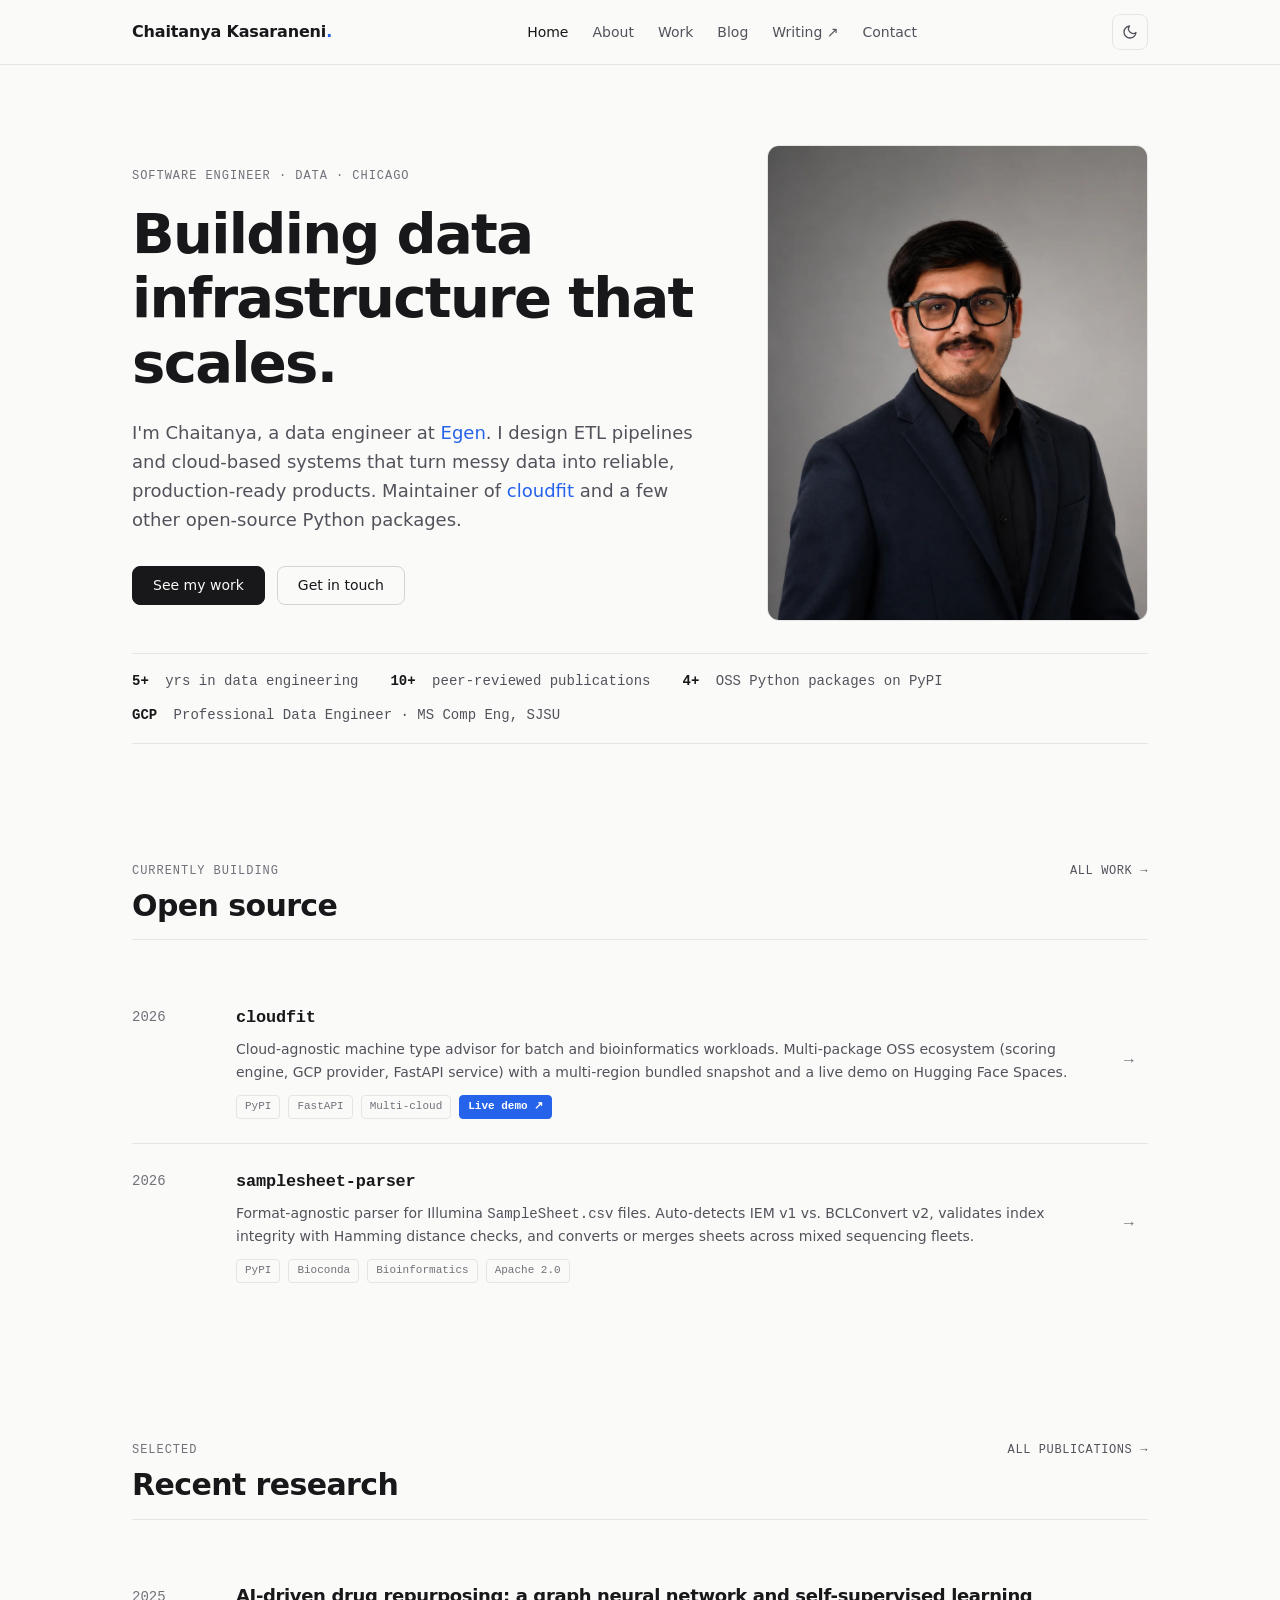
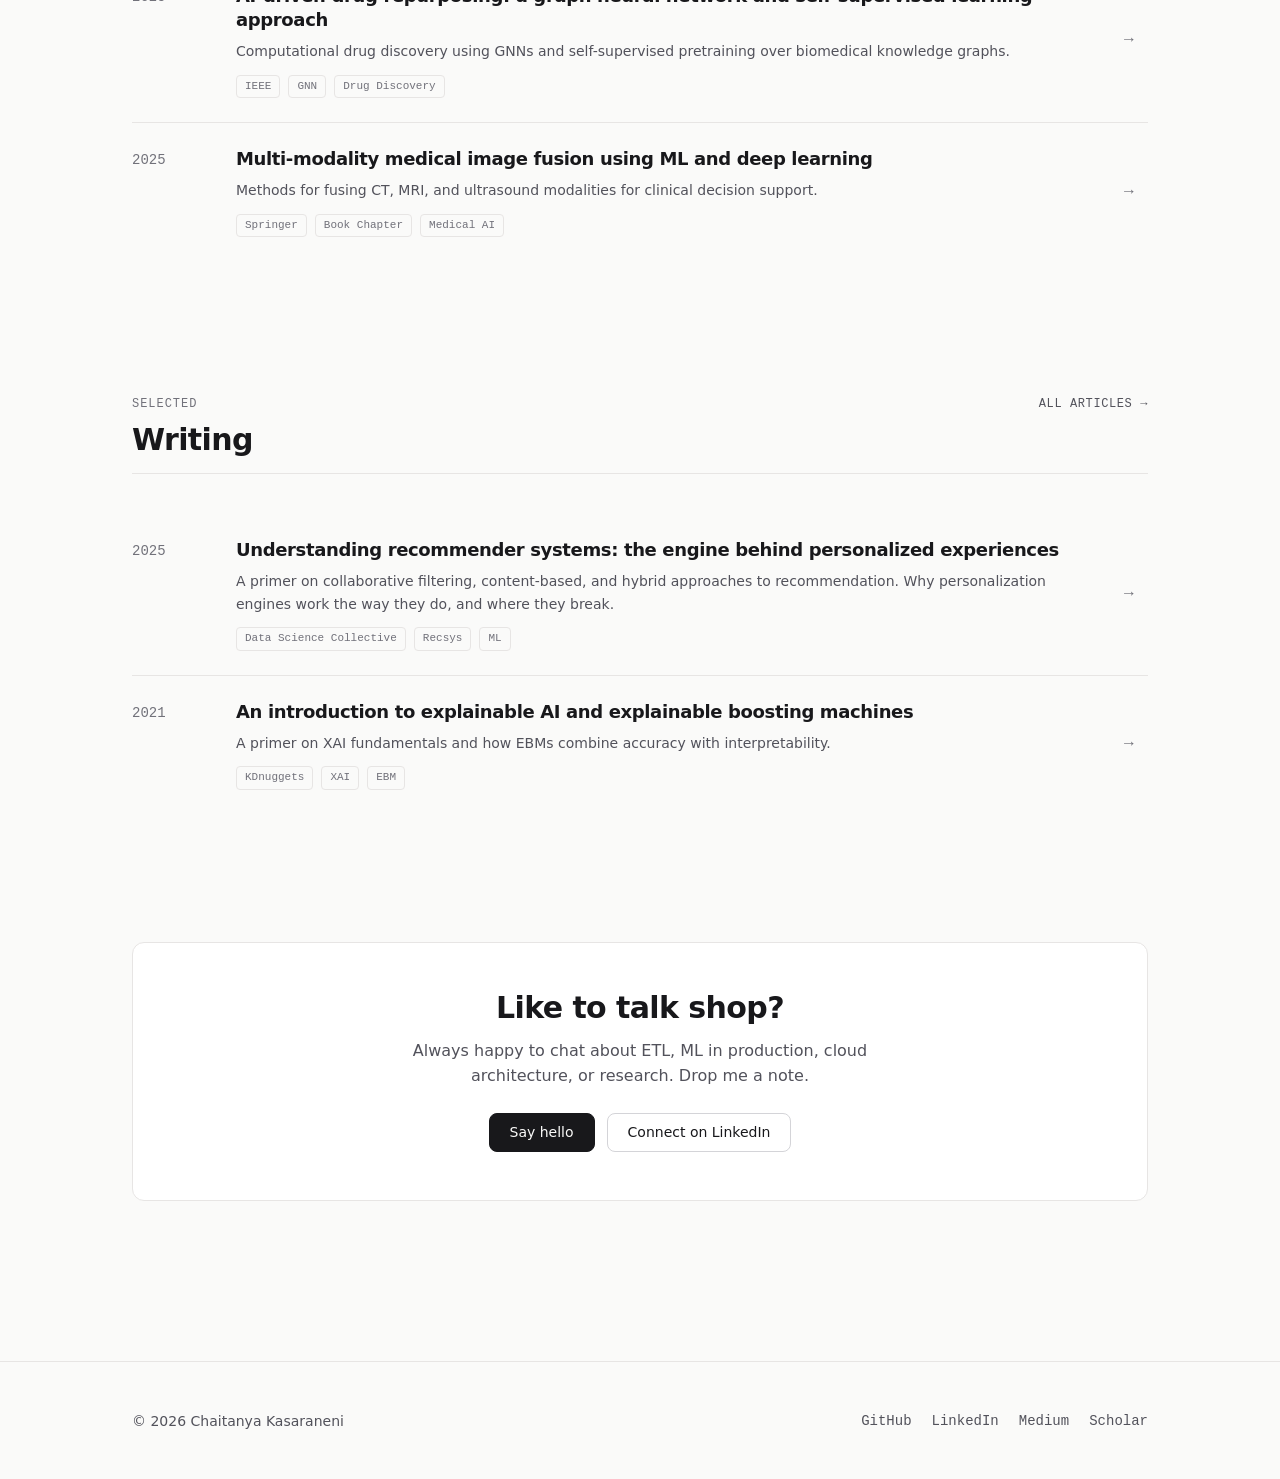
==== index.html @ a201fe87 "analytics" ====
<!doctype html>
<html lang="en">
<head>
  <meta charset="utf-8">
  <meta name="viewport" content="width=device-width, initial-scale=1">
  <title>Chaitanya Kasaraneni | Software Engineer, Data | Chicago</title>
  <meta name="description" content="Software Engineer (Data) at Egen, based in Chicago. GCP Professional Data Engineer. I build cloud-based ETL pipelines, data infrastructure, and open-source tools. Maintainer of cloudfit. Publications in AI/ML, GNNs, and medical AI.">
  <link rel="canonical" href="https://ckasaraneni.com/">
  <link rel="shortcut icon" href="img/ck.png">

  <meta property="og:type" content="website">
  <meta property="og:title" content="Chaitanya Kasaraneni | Software Engineer, Data | Chicago">
  <meta property="og:description" content="I build cloud-based ETL pipelines and open-source tools. Maintainer of cloudfit. Based in Chicago.">
  <meta property="og:url" content="https://ckasaraneni.com/">
  <meta property="og:image" content="https://ckasaraneni.com/img/kck-square.jpg">
  <meta name="twitter:card" content="summary">

  <script>
    (function () {
      try {
        var t = localStorage.getItem('theme');
        if (t === 'light' || t === 'dark') document.documentElement.setAttribute('data-theme', t);
      } catch (e) {}
    })();
  </script>

  <link rel="stylesheet" href="styles/styles.css">
</head>
<body>
  <a class="skip-link" href="#main">Skip to content</a>

  <header class="site-header">
    <div class="container nav">
      <a class="brand" href="/">Chaitanya Kasaraneni<span class="dot">.</span></a>
      <nav aria-label="Primary">
        <ul class="nav-links">
          <li><a href="/" aria-current="page">Home</a></li>
          <li><a href="/about.html">About</a></li>
          <li><a href="/portfolio.html">Work</a></li>
          <li><a href="/blog/">Blog</a></li>
          <li class="optional"><a href="https://chaitanya-kasaraneni.medium.com" target="_blank" rel="noopener">Writing ↗</a></li>
          <li><a href="/contact.html">Contact</a></li>
        </ul>
      </nav>
      <button class="theme-toggle" type="button" aria-label="Toggle color theme">
        <svg class="icon-moon" viewBox="0 0 24 24" fill="none" stroke="currentColor" stroke-width="2" stroke-linecap="round" stroke-linejoin="round" aria-hidden="true"><path d="M21 12.79A9 9 0 1 1 11.21 3 7 7 0 0 0 21 12.79z"/></svg>
        <svg class="icon-sun" viewBox="0 0 24 24" fill="none" stroke="currentColor" stroke-width="2" stroke-linecap="round" stroke-linejoin="round" aria-hidden="true"><circle cx="12" cy="12" r="4"/><path d="M12 2v2M12 20v2M4.93 4.93l1.41 1.41M17.66 17.66l1.41 1.41M2 12h2M20 12h2M4.93 19.07l1.41-1.41M17.66 6.34l1.41-1.41"/></svg>
      </button>
    </div>
  </header>

  <main id="main">
    <!-- Hero -->
    <section class="hero">
      <div class="container">
        <div class="hero-grid">
          <div>
            <p class="kicker">Software Engineer · Data · Chicago</p>
            <h1>Building data infrastructure that scales.</h1>
            <p class="hero-lead">
              I'm Chaitanya, a data engineer at <a href="https://egen.ai/" target="_blank" rel="noopener">Egen</a>.
              I design ETL pipelines and cloud-based systems that turn messy data into reliable, production-ready products. Maintainer of <a href="https://github.com/cloudfit-io" target="_blank" rel="noopener">cloudfit</a> and a few other open-source Python packages.
            </p>
            <div class="btn-row">
              <a class="btn btn-primary" href="/portfolio.html">See my work</a>
              <a class="btn btn-secondary" href="/contact.html">Get in touch</a>
            </div>
          </div>
          <div>
            <picture>
              <source srcset="img/kck-hero.webp" type="image/webp">
              <source srcset="img/kck-hero.jpg" type="image/jpeg">
              <img class="hero-img" src="img/kck-hero.jpg" alt="Chaitanya Kasaraneni" width="900" height="1125">
            </picture>
          </div>
        </div>

        <div class="meta-row" aria-label="At a glance">
          <span><strong>5+</strong> yrs in data engineering</span>
          <span><strong>10+</strong> peer-reviewed publications</span>
          <span><strong>4+</strong> OSS Python packages on PyPI</span>
          <span><strong>GCP</strong> Professional Data Engineer · MS Comp Eng, SJSU</span>
        </div>
      </div>
    </section>

    <!-- Currently building -->
    <section>
      <div class="container">
        <div class="section-head">
          <div>
            <p class="kicker">Currently building</p>
            <h2>Open source</h2>
          </div>
          <a class="section-link" href="/portfolio.html">All work →</a>
        </div>

        <ul class="work-list">
          <li class="work-item">
            <div class="work-year">2026</div>
            <div>
              <h3 class="work-title">
                <a href="https://github.com/cloudfit-io" target="_blank" rel="noopener">
                  <code>cloudfit</code>
                </a>
              </h3>
              <p class="work-desc">Cloud-agnostic machine type advisor for batch and bioinformatics workloads. Multi-package OSS ecosystem (scoring engine, GCP provider, FastAPI service) with a multi-region bundled snapshot and a live demo on Hugging Face Spaces.</p>
              <div class="work-tags">
                <span class="work-tag">PyPI</span>
                <span class="work-tag">FastAPI</span>
                <span class="work-tag">Multi-cloud</span>
                <a class="work-tag work-tag-cta" href="https://chaitanyakasaraneni-cloudfit-api.hf.space/docs" target="_blank" rel="noopener">Live demo ↗</a>
              </div>
            </div>
            <div class="work-arrow" aria-hidden="true">→</div>
          </li>

          <li class="work-item">
            <div class="work-year">2026</div>
            <div>
              <h3 class="work-title">
                <a href="https://github.com/chaitanyakasaraneni/samplesheet-parser" target="_blank" rel="noopener">
                  <code>samplesheet-parser</code>
                </a>
              </h3>
              <p class="work-desc">Format-agnostic parser for Illumina <code>SampleSheet.csv</code> files. Auto-detects IEM v1 vs. BCLConvert v2, validates index integrity with Hamming distance checks, and converts or merges sheets across mixed sequencing fleets.</p>
              <div class="work-tags">
                <span class="work-tag">PyPI</span>
                <span class="work-tag">Bioconda</span>
                <span class="work-tag">Bioinformatics</span>
                <span class="work-tag">Apache 2.0</span>
              </div>
            </div>
            <div class="work-arrow" aria-hidden="true">→</div>
          </li>
        </ul>
      </div>
    </section>

    <!-- Selected research -->
    <section>
      <div class="container">
        <div class="section-head">
          <div>
            <p class="kicker">Selected</p>
            <h2>Recent research</h2>
          </div>
          <a class="section-link" href="/portfolio.html">All publications →</a>
        </div>

        <ul class="work-list">
          <li class="work-item">
            <div class="work-year">2025</div>
            <div>
              <h3 class="work-title">
                <a href="https://ieeexplore.ieee.org/abstract/document/11189545" target="_blank" rel="noopener">
                  AI-driven drug repurposing: a graph neural network and self-supervised learning approach
                </a>
              </h3>
              <p class="work-desc">Computational drug discovery using GNNs and self-supervised pretraining over biomedical knowledge graphs.</p>
              <div class="work-tags">
                <span class="work-tag">IEEE</span>
                <span class="work-tag">GNN</span>
                <span class="work-tag">Drug Discovery</span>
              </div>
            </div>
            <div class="work-arrow" aria-hidden="true">→</div>
          </li>

          <li class="work-item">
            <div class="work-year">2025</div>
            <div>
              <h3 class="work-title">
                <a href="https://link.springer.com/chapter/10.1007/978-3-031-98728-1_16" target="_blank" rel="noopener">
                  Multi-modality medical image fusion using ML and deep learning
                </a>
              </h3>
              <p class="work-desc">Methods for fusing CT, MRI, and ultrasound modalities for clinical decision support.</p>
              <div class="work-tags">
                <span class="work-tag">Springer</span>
                <span class="work-tag">Book Chapter</span>
                <span class="work-tag">Medical AI</span>
              </div>
            </div>
            <div class="work-arrow" aria-hidden="true">→</div>
          </li>
        </ul>
      </div>
    </section>

    <!-- Selected writing -->
    <section>
      <div class="container">
        <div class="section-head">
          <div>
            <p class="kicker">Selected</p>
            <h2>Writing</h2>
          </div>
          <a class="section-link" href="/portfolio.html">All articles →</a>
        </div>

        <ul class="work-list">
          <li class="work-item">
            <div class="work-year">2025</div>
            <div>
              <h3 class="work-title">
                <a href="https://medium.com/data-science-collective/understanding-recommender-systems-the-engine-behind-personalized-experiences-672cb06397d9" target="_blank" rel="noopener">
                  Understanding recommender systems: the engine behind personalized experiences
                </a>
              </h3>
              <p class="work-desc">A primer on collaborative filtering, content-based, and hybrid approaches to recommendation. Why personalization engines work the way they do, and where they break.</p>
              <div class="work-tags">
                <span class="work-tag">Data Science Collective</span>
                <span class="work-tag">Recsys</span>
                <span class="work-tag">ML</span>
              </div>
            </div>
            <div class="work-arrow" aria-hidden="true">→</div>
          </li>

          <li class="work-item">
            <div class="work-year">2021</div>
            <div>
              <h3 class="work-title">
                <a href="https://www.kdnuggets.com/2021/06/explainable-ai-xai-explainable-boosting-machines-ebm.html" target="_blank" rel="noopener">
                  An introduction to explainable AI and explainable boosting machines
                </a>
              </h3>
              <p class="work-desc">A primer on XAI fundamentals and how EBMs combine accuracy with interpretability.</p>
              <div class="work-tags">
                <span class="work-tag">KDnuggets</span>
                <span class="work-tag">XAI</span>
                <span class="work-tag">EBM</span>
              </div>
            </div>
            <div class="work-arrow" aria-hidden="true">→</div>
          </li>
        </ul>
      </div>
    </section>

    <!-- CTA -->
    <section>
      <div class="container">
        <div class="cta-card">
          <h2>Like to talk shop?</h2>
          <p>Always happy to chat about ETL, ML in production, cloud architecture, or research. Drop me a note.</p>
          <div class="btn-row">
            <a class="btn btn-primary" href="/contact.html">Say hello</a>
            <a class="btn btn-secondary" href="https://www.linkedin.com/in/chaitanyakasaraneni/" target="_blank" rel="noopener">Connect on LinkedIn</a>
          </div>
        </div>
      </div>
    </section>
  </main>

  <footer class="site-footer">
    <div class="container footer-row">
      <span>&copy; <span id="year"></span> Chaitanya Kasaraneni</span>
      <ul class="social-links">
        <li><a href="https://github.com/chaitanyakasaraneni" target="_blank" rel="noopener">GitHub</a></li>
        <li><a href="https://www.linkedin.com/in/chaitanyakasaraneni/" target="_blank" rel="noopener">LinkedIn</a></li>
        <li><a href="https://chaitanya-kasaraneni.medium.com" target="_blank" rel="noopener">Medium</a></li>
        <li><a href="https://scholar.google.com/citations?user=Y2S8D2UAAAAJ&hl=en" target="_blank" rel="noopener">Scholar</a></li>
      </ul>
    </div>
  </footer>

  <script>document.getElementById('year').textContent = new Date().getFullYear();</script>
  <script src="scripts/theme.js"></script>
  <script data-goatcounter="https://ckasaraneni.goatcounter.com/count" async src="//gc.zgo.at/count.js"></script>
</body>
</html>
---- styles/styles.css ----
/* =========================================================
   Chaitanya Kasaraneni - site styles
   Single-file design system. No framework, no jQuery.
   ========================================================= */

:root {
  color-scheme: light dark;

  --font-sans: ui-sans-serif, system-ui, -apple-system, BlinkMacSystemFont,
    "Segoe UI", Roboto, "Helvetica Neue", Arial, sans-serif;
  --font-mono: ui-monospace, SFMono-Regular, "SF Mono", Menlo, Consolas,
    "Liberation Mono", monospace;

  /* Light theme tokens */
  --bg: #fafaf9;
  --surface: #ffffff;
  --fg: #18181b;
  --fg-muted: #52525b;
  --fg-subtle: #71717a;
  --border: #e7e5e4;
  --border-strong: #d4d4d8;
  --accent: #2563eb;
  --accent-fg: #ffffff;
  --accent-hover: #1d4ed8;
  --code-bg: #f4f4f5;

  /* Spacing scale */
  --space-1: 0.25rem;
  --space-2: 0.5rem;
  --space-3: 0.75rem;
  --space-4: 1rem;
  --space-5: 1.25rem;
  --space-6: 1.5rem;
  --space-8: 2rem;
  --space-10: 2.5rem;
  --space-12: 3rem;
  --space-16: 4rem;
  --space-20: 5rem;
  --space-24: 6rem;
  --space-32: 8rem;

  /* Type scale */
  --text-xs: 0.75rem;
  --text-sm: 0.875rem;
  --text-base: 1rem;
  --text-lg: 1.125rem;
  --text-xl: 1.25rem;
  --text-2xl: clamp(1.5rem, 2.5vw, 1.875rem);
  --text-3xl: clamp(1.875rem, 3.5vw, 2.5rem);
  --text-4xl: clamp(2.25rem, 5vw, 3.5rem);

  /* Widths */
  --width-prose: 680px;
  --width-wide: 1080px;

  /* Radii */
  --radius-sm: 0.25rem;
  --radius: 0.5rem;
  --radius-lg: 0.75rem;

  /* Transitions */
  --t: 150ms ease;
}

[data-theme="dark"] {
  --bg: #0a0a0a;
  --surface: #111113;
  --fg: #fafafa;
  --fg-muted: #a1a1aa;
  --fg-subtle: #71717a;
  --border: #27272a;
  --border-strong: #3f3f46;
  --accent: #60a5fa;
  --accent-fg: #0a0a0a;
  --accent-hover: #93c5fd;
  --code-bg: #18181b;
}

@media (prefers-color-scheme: dark) {
  :root:not([data-theme="light"]) {
    --bg: #0a0a0a;
    --surface: #111113;
    --fg: #fafafa;
    --fg-muted: #a1a1aa;
    --fg-subtle: #71717a;
    --border: #27272a;
    --border-strong: #3f3f46;
    --accent: #60a5fa;
    --accent-fg: #0a0a0a;
    --accent-hover: #93c5fd;
    --code-bg: #18181b;
  }
}

/* =========================================================
   Reset + base
   ========================================================= */
*, *::before, *::after { box-sizing: border-box; }

html {
  -webkit-text-size-adjust: 100%;
  scroll-behavior: smooth;
}

body {
  margin: 0;
  font-family: var(--font-sans);
  font-size: var(--text-base);
  line-height: 1.6;
  color: var(--fg);
  background: var(--bg);
  -webkit-font-smoothing: antialiased;
  text-rendering: optimizeLegibility;
}

img, picture, video, svg { display: block; max-width: 100%; height: auto; }

a {
  color: var(--accent);
  text-decoration: none;
  transition: color var(--t);
}
a:hover { color: var(--accent-hover); }

h1, h2, h3, h4 {
  margin: 0 0 var(--space-4);
  letter-spacing: -0.02em;
  line-height: 1.15;
  font-weight: 600;
  color: var(--fg);
}
h1 { font-size: var(--text-4xl); letter-spacing: -0.03em; }
h2 { font-size: var(--text-3xl); }
h3 { font-size: var(--text-2xl); }
h4 { font-size: var(--text-xl); }

p { margin: 0 0 var(--space-4); color: var(--fg-muted); }

::selection { background: var(--accent); color: var(--accent-fg); }

/* =========================================================
   Layout primitives
   ========================================================= */
.container {
  max-width: var(--width-wide);
  margin: 0 auto;
  padding: 0 var(--space-6);
}
@media (min-width: 768px) {
  .container { padding: 0 var(--space-8); }
}

.prose { max-width: var(--width-prose); margin: 0 auto; }

/* =========================================================
   Article / blog post content
   ========================================================= */
.article-hero {
  margin: 0 auto var(--space-8);
  max-width: var(--width-wide);
}
.article-hero img {
  width: 100%;
  height: auto;
  display: block;
  border-radius: var(--radius-md);
  border: 1px solid var(--border);
}
.article-hero figcaption {
  margin-top: var(--space-3);
  text-align: center;
  font-size: var(--text-sm);
  color: var(--fg-subtle);
  font-family: var(--font-mono);
  letter-spacing: 0.02em;
}

.article-content {
  max-width: var(--width-prose);
  margin: 0 auto;
}
.article-content p {
  color: var(--fg);
  line-height: 1.75;
  margin: 0 0 var(--space-5);
}
.article-content h2 {
  font-size: var(--text-2xl);
  margin: var(--space-10) 0 var(--space-4);
}
.article-content h3 {
  font-size: var(--text-xl);
  margin: var(--space-8) 0 var(--space-3);
}
.article-content ul,
.article-content ol {
  margin: 0 0 var(--space-5);
  padding-left: var(--space-6);
}
.article-content li {
  color: var(--fg);
  line-height: 1.7;
  margin: var(--space-2) 0;
}
.article-content strong {
  color: var(--fg);
  font-weight: 600;
}
.article-content a {
  color: var(--accent);
  text-decoration: underline;
  text-decoration-thickness: 1px;
  text-underline-offset: 2px;
}
.article-content a:hover {
  color: var(--accent-hover);
}
.article-content :not(pre) > code {
  font-family: var(--font-mono);
  font-size: 0.9em;
  background: var(--code-bg);
  padding: 0.1rem 0.35rem;
  border-radius: var(--radius-sm);
  color: var(--fg);
}
.article-content pre {
  background: var(--code-bg);
  border: 1px solid var(--border);
  border-radius: var(--radius-md);
  padding: var(--space-4) var(--space-5);
  overflow-x: auto;
  margin: 0 0 var(--space-5);
  position: relative;
}
.code-copy {
  position: absolute;
  top: var(--space-2);
  right: var(--space-2);
  background: var(--surface);
  border: 1px solid var(--border);
  border-radius: var(--radius-sm);
  font-family: var(--font-mono);
  font-size: 0.7rem;
  letter-spacing: 0.06em;
  text-transform: uppercase;
  color: var(--fg-muted);
  padding: 0.2rem 0.5rem;
  cursor: pointer;
  opacity: 0;
  transition: opacity 0.15s ease, color 0.15s ease, border-color 0.15s ease;
}
.article-content pre:hover .code-copy,
.code-copy:focus-visible {
  opacity: 1;
}
.code-copy:hover {
  color: var(--accent);
  border-color: var(--accent);
}
.code-copy.is-copied {
  color: var(--accent);
  border-color: var(--accent);
  opacity: 1;
}
.article-content pre code {
  font-family: var(--font-mono);
  font-size: 0.85rem;
  line-height: 1.7;
  background: none;
  padding: 0;
  color: var(--fg);
}
.article-meta {
  display: flex;
  gap: var(--space-4);
  flex-wrap: wrap;
  color: var(--fg-subtle);
  font-family: var(--font-mono);
  font-size: var(--text-xs);
  margin-top: var(--space-4);
  padding-top: var(--space-4);
  border-top: 1px solid var(--border);
}

.kicker {
  display: inline-block;
  font-family: var(--font-mono);
  font-size: var(--text-xs);
  letter-spacing: 0.08em;
  text-transform: uppercase;
  color: var(--fg-subtle);
  margin: 0 0 var(--space-4);
}

/* Skip link */
.skip-link {
  position: absolute;
  left: -9999px;
}
.skip-link:focus {
  position: fixed;
  top: var(--space-2);
  left: var(--space-2);
  background: var(--fg);
  color: var(--bg);
  padding: var(--space-2) var(--space-4);
  border-radius: var(--radius);
  z-index: 100;
}

/* =========================================================
   Header / nav
   ========================================================= */
.site-header {
  position: sticky;
  top: 0;
  z-index: 50;
  backdrop-filter: saturate(180%) blur(12px);
  -webkit-backdrop-filter: saturate(180%) blur(12px);
  background: color-mix(in oklab, var(--bg) 80%, transparent);
  border-bottom: 1px solid var(--border);
}

.nav {
  display: flex;
  align-items: center;
  justify-content: space-between;
  gap: var(--space-4);
  height: 64px;
}

.brand {
  font-weight: 600;
  font-size: var(--text-base);
  color: var(--fg);
  letter-spacing: -0.01em;
}
.brand:hover { color: var(--accent); }
.brand .dot { color: var(--accent); }

.nav-links {
  display: flex;
  gap: var(--space-6);
  list-style: none;
  margin: 0;
  padding: 0;
  align-items: center;
}
.nav-links a {
  color: var(--fg-muted);
  font-size: var(--text-sm);
  font-weight: 500;
}
.nav-links a:hover,
.nav-links a[aria-current="page"] { color: var(--fg); }

.theme-toggle {
  border: 1px solid var(--border);
  background: transparent;
  color: var(--fg-muted);
  width: 36px; height: 36px;
  border-radius: var(--radius);
  cursor: pointer;
  display: inline-flex;
  align-items: center;
  justify-content: center;
  transition: border-color var(--t), color var(--t);
  padding: 0;
}
.theme-toggle:hover { border-color: var(--border-strong); color: var(--fg); }
.theme-toggle svg { width: 16px; height: 16px; }
.theme-toggle .icon-sun { display: none; }
.theme-toggle .icon-moon { display: block; }
[data-theme="dark"] .theme-toggle .icon-sun { display: block; }
[data-theme="dark"] .theme-toggle .icon-moon { display: none; }
@media (prefers-color-scheme: dark) {
  :root:not([data-theme="light"]) .theme-toggle .icon-sun { display: block; }
  :root:not([data-theme="light"]) .theme-toggle .icon-moon { display: none; }
}

@media (max-width: 640px) {
  .nav-links { gap: var(--space-4); }
  .nav-links li.optional { display: none; }
}

/* =========================================================
   Buttons / CTAs
   ========================================================= */
.btn {
  display: inline-flex;
  align-items: center;
  gap: var(--space-2);
  padding: 0.625rem 1.25rem;
  border-radius: var(--radius);
  font-weight: 500;
  font-size: var(--text-sm);
  border: 1px solid transparent;
  cursor: pointer;
  transition: background var(--t), border-color var(--t), color var(--t), transform var(--t);
  font-family: inherit;
  line-height: 1.2;
}
.btn:hover { transform: translateY(-1px); }

.btn-primary {
  background: var(--fg);
  color: var(--bg);
  border-color: var(--fg);
}
.btn-primary:hover {
  background: var(--accent);
  border-color: var(--accent);
  color: var(--accent-fg);
}

.btn-secondary {
  background: transparent;
  color: var(--fg);
  border-color: var(--border-strong);
}
.btn-secondary:hover { border-color: var(--fg); color: var(--fg); }

.btn-row {
  display: flex;
  gap: var(--space-3);
  flex-wrap: wrap;
}

.arrow-link {
  display: inline-flex;
  align-items: center;
  gap: var(--space-2);
  color: var(--fg);
  font-weight: 500;
  font-size: var(--text-sm);
  border-bottom: 1px solid var(--border-strong);
  padding-bottom: 2px;
}
.arrow-link::after { content: "→"; transition: transform var(--t); }
.arrow-link:hover { color: var(--accent); border-bottom-color: var(--accent); }
.arrow-link:hover::after { transform: translateX(3px); }

/* =========================================================
   Hero
   ========================================================= */
.hero {
  padding: var(--space-20) 0 var(--space-12);
}
.hero-grid {
  display: grid;
  grid-template-columns: 1fr;
  gap: var(--space-12);
  align-items: center;
}
@media (min-width: 900px) {
  .hero-grid { grid-template-columns: 1.5fr 1fr; gap: var(--space-16); }
}
.hero h1 { margin-bottom: var(--space-6); }
.hero-lead {
  font-size: var(--text-lg);
  color: var(--fg-muted);
  max-width: 56ch;
  margin-bottom: var(--space-8);
}
.hero-img {
  border-radius: var(--radius-lg);
  border: 1px solid var(--border);
  aspect-ratio: 4 / 5;
  object-fit: cover;
  width: 100%;
  background: var(--surface);
}

/* meta strip below hero */
.meta-row {
  display: flex;
  flex-wrap: wrap;
  gap: var(--space-3) var(--space-8);
  font-family: var(--font-mono);
  font-size: var(--text-sm);
  color: var(--fg-muted);
  padding: var(--space-4) 0;
  border-top: 1px solid var(--border);
  border-bottom: 1px solid var(--border);
  margin-top: var(--space-8);
}
.meta-row strong { color: var(--fg); font-weight: 600; margin-right: var(--space-2); }

/* =========================================================
   Sections
   ========================================================= */
section { padding: var(--space-16) 0; }

.section-head {
  display: flex;
  align-items: baseline;
  justify-content: space-between;
  gap: var(--space-4);
  margin-bottom: var(--space-10);
  padding-bottom: var(--space-4);
  border-bottom: 1px solid var(--border);
  flex-wrap: wrap;
}
.section-head h2 {
  margin: 0;
  font-size: var(--text-2xl);
}
.section-head .kicker { margin: 0 0 var(--space-2); }
.section-head .section-link {
  font-family: var(--font-mono);
  font-size: var(--text-xs);
  color: var(--fg-muted);
  text-transform: uppercase;
  letter-spacing: 0.05em;
}
.section-head .section-link:hover { color: var(--accent); }

/* =========================================================
   Work / publications list
   ========================================================= */
.work-list {
  list-style: none;
  margin: 0;
  padding: 0;
}
.work-item {
  display: grid;
  grid-template-columns: 80px 1fr 24px;
  gap: var(--space-6);
  align-items: start;
  padding: var(--space-6) 0;
  border-bottom: 1px solid var(--border);
}
.work-item:last-child { border-bottom: 0; }
.work-year {
  font-family: var(--font-mono);
  font-size: var(--text-sm);
  color: var(--fg-subtle);
  padding-top: 0.125rem;
}
.work-title {
  margin: 0 0 var(--space-2);
  font-size: var(--text-lg);
  font-weight: 600;
  line-height: 1.35;
}
.work-title a { color: var(--fg); }
.work-title a:hover { color: var(--accent); }
.work-desc {
  margin: 0 0 var(--space-3);
  color: var(--fg-muted);
  font-size: var(--text-sm);
}
.work-tags {
  display: flex;
  gap: var(--space-2);
  flex-wrap: wrap;
}
.work-tag {
  font-family: var(--font-mono);
  font-size: 0.6875rem;
  color: var(--fg-subtle);
  padding: 0.125rem 0.5rem;
  border: 1px solid var(--border);
  border-radius: var(--radius-sm);
}
.work-arrow {
  color: var(--fg-subtle);
  font-family: var(--font-mono);
  align-self: center;
  transition: transform var(--t), color var(--t);
}
.work-item:hover .work-arrow { color: var(--accent); transform: translateX(4px); }

.work-title code {
  font-family: var(--font-mono);
  font-size: 0.94em;
  letter-spacing: -0.01em;
}

a.work-tag {
  color: var(--fg-muted);
  display: inline-flex;
  align-items: center;
  gap: 0.2rem;
}
a.work-tag:hover {
  border-color: var(--accent);
  color: var(--accent);
}

/* Primary action tag (live demo, docs, etc) — filled accent for visibility */
a.work-tag.work-tag-cta {
  background: var(--accent);
  border-color: var(--accent);
  color: var(--accent-fg);
  font-weight: 600;
}
a.work-tag.work-tag-cta:hover {
  background: var(--accent-hover);
  border-color: var(--accent-hover);
  color: var(--accent-fg);
}

.install-cmd {
  font-family: var(--font-mono);
  font-size: 0.8125rem;
  background: var(--code-bg);
  padding: 0.5rem 0.75rem;
  border-radius: var(--radius-sm);
  color: var(--fg);
  display: inline-block;
  margin: 0 0 var(--space-3);
  border: 1px solid var(--border);
  white-space: nowrap;
  max-width: 100%;
  overflow-x: auto;
}
.install-cmd .prompt {
  color: var(--fg-subtle);
  margin-right: 0.5rem;
  user-select: none;
}

@media (max-width: 640px) {
  .work-item {
    grid-template-columns: 1fr;
    gap: var(--space-2);
  }
  .work-arrow { display: none; }
}

/* =========================================================
   Timeline (about)
   ========================================================= */
.timeline {
  list-style: none;
  margin: 0;
  padding: 0;
}
.timeline-item {
  display: grid;
  grid-template-columns: 160px 1fr;
  gap: var(--space-6);
  padding: var(--space-5) 0;
  border-bottom: 1px solid var(--border);
}
.timeline-item:last-child { border-bottom: 0; }
.timeline-when {
  font-family: var(--font-mono);
  font-size: var(--text-xs);
  color: var(--fg-subtle);
  padding-top: 0.25rem;
  letter-spacing: 0.02em;
}
.timeline-role {
  font-weight: 600;
  font-size: var(--text-base);
  margin: 0 0 var(--space-1);
  color: var(--fg);
}
.timeline-org {
  font-size: var(--text-sm);
  color: var(--fg-muted);
  margin: 0;
}
.timeline-org a { color: var(--fg-muted); border-bottom: 1px solid var(--border-strong); }
.timeline-org a:hover { color: var(--accent); border-bottom-color: var(--accent); }

@media (max-width: 640px) {
  .timeline-item { grid-template-columns: 1fr; gap: var(--space-2); }
}

/* =========================================================
   Tag grid (interests/expertise)
   ========================================================= */
.tag-grid {
  display: flex;
  flex-wrap: wrap;
  gap: var(--space-2);
}
.tag {
  font-family: var(--font-mono);
  font-size: var(--text-xs);
  color: var(--fg-muted);
  padding: var(--space-2) var(--space-3);
  border: 1px solid var(--border);
  border-radius: var(--radius);
  transition: border-color var(--t), color var(--t);
}
.tag:hover { border-color: var(--border-strong); color: var(--fg); }

/* =========================================================
   CTA card (page closer)
   ========================================================= */
.cta-card {
  border: 1px solid var(--border);
  border-radius: var(--radius-lg);
  padding: var(--space-12) var(--space-8);
  text-align: center;
  background: var(--surface);
}
.cta-card h2 { margin-bottom: var(--space-3); font-size: var(--text-2xl); }
.cta-card p {
  margin: 0 auto var(--space-6);
  max-width: 50ch;
}
.cta-card .btn-row { justify-content: center; }

/* =========================================================
   Page header
   ========================================================= */
.page-header {
  padding: var(--space-16) 0 var(--space-8);
  border-bottom: 1px solid var(--border);
}
.page-header .kicker { margin-bottom: var(--space-3); }
.page-header h1 { margin-bottom: var(--space-4); }
.page-header p {
  font-size: var(--text-lg);
  color: var(--fg-muted);
  max-width: 60ch;
  margin: 0;
}

/* =========================================================
   About layout
   ========================================================= */
.about-grid {
  display: grid;
  grid-template-columns: 1fr;
  gap: var(--space-8);
  align-items: start;
}
@media (min-width: 768px) {
  .about-grid { grid-template-columns: 220px 1fr; gap: var(--space-12); }
}
.about-photo {
  border-radius: var(--radius-lg);
  border: 1px solid var(--border);
  aspect-ratio: 1;
  object-fit: cover;
  width: 100%;
  max-width: 220px;
}
.about-bio p { color: var(--fg); line-height: 1.7; }
.about-bio p + p { margin-top: var(--space-4); }

/* =========================================================
   Forms
   ========================================================= */
.form {
  display: grid;
  gap: var(--space-5);
}
.form-row {
  display: grid;
  gap: var(--space-5);
}
@media (min-width: 640px) {
  .form-row { grid-template-columns: 1fr 1fr; }
}
.form label {
  display: block;
  font-family: var(--font-mono);
  font-size: var(--text-xs);
  color: var(--fg-muted);
  margin-bottom: var(--space-2);
  text-transform: uppercase;
  letter-spacing: 0.05em;
}
.form input,
.form textarea {
  width: 100%;
  background: var(--surface);
  border: 1px solid var(--border);
  border-radius: var(--radius);
  padding: 0.75rem 1rem;
  font-family: inherit;
  font-size: var(--text-base);
  color: var(--fg);
  transition: border-color var(--t);
}
.form input:focus,
.form textarea:focus {
  outline: 2px solid var(--accent);
  outline-offset: -1px;
  border-color: var(--accent);
}
.form textarea { min-height: 160px; resize: vertical; }
.form .actions { display: flex; gap: var(--space-3); align-items: center; }

.contact-grid {
  display: grid;
  gap: var(--space-12);
  grid-template-columns: 1fr;
  margin-top: var(--space-8);
}
@media (min-width: 900px) {
  .contact-grid { grid-template-columns: 280px 1fr; }
}
.contact-info dt {
  font-family: var(--font-mono);
  font-size: var(--text-xs);
  color: var(--fg-subtle);
  text-transform: uppercase;
  letter-spacing: 0.05em;
  margin-bottom: var(--space-1);
}
.contact-info dd {
  margin: 0 0 var(--space-5);
  font-size: var(--text-sm);
  color: var(--fg);
}
.contact-info dd a { color: var(--fg); border-bottom: 1px solid var(--border-strong); }
.contact-info dd a:hover { color: var(--accent); border-bottom-color: var(--accent); }

/* =========================================================
   Footer
   ========================================================= */
.site-footer {
  border-top: 1px solid var(--border);
  padding: var(--space-12) 0;
  margin-top: var(--space-24);
}
.footer-row {
  display: flex;
  justify-content: space-between;
  align-items: center;
  flex-wrap: wrap;
  gap: var(--space-4);
  font-size: var(--text-sm);
  color: var(--fg-muted);
}
.footer-row a { color: var(--fg-muted); }
.footer-row a:hover { color: var(--fg); }
.social-links {
  display: flex;
  gap: var(--space-5);
  font-family: var(--font-mono);
  font-size: var(--text-sm);
  list-style: none;
  margin: 0;
  padding: 0;
}

/* =========================================================
   Utilities
   ========================================================= */
.muted { color: var(--fg-muted); }
.mono { font-family: var(--font-mono); }
.no-list { list-style: none; padding: 0; margin: 0; }

/* Reduce motion */
@media (prefers-reduced-motion: reduce) {
  * {
    animation-duration: 0.01ms !important;
    transition-duration: 0.01ms !important;
    scroll-behavior: auto !important;
  }
}
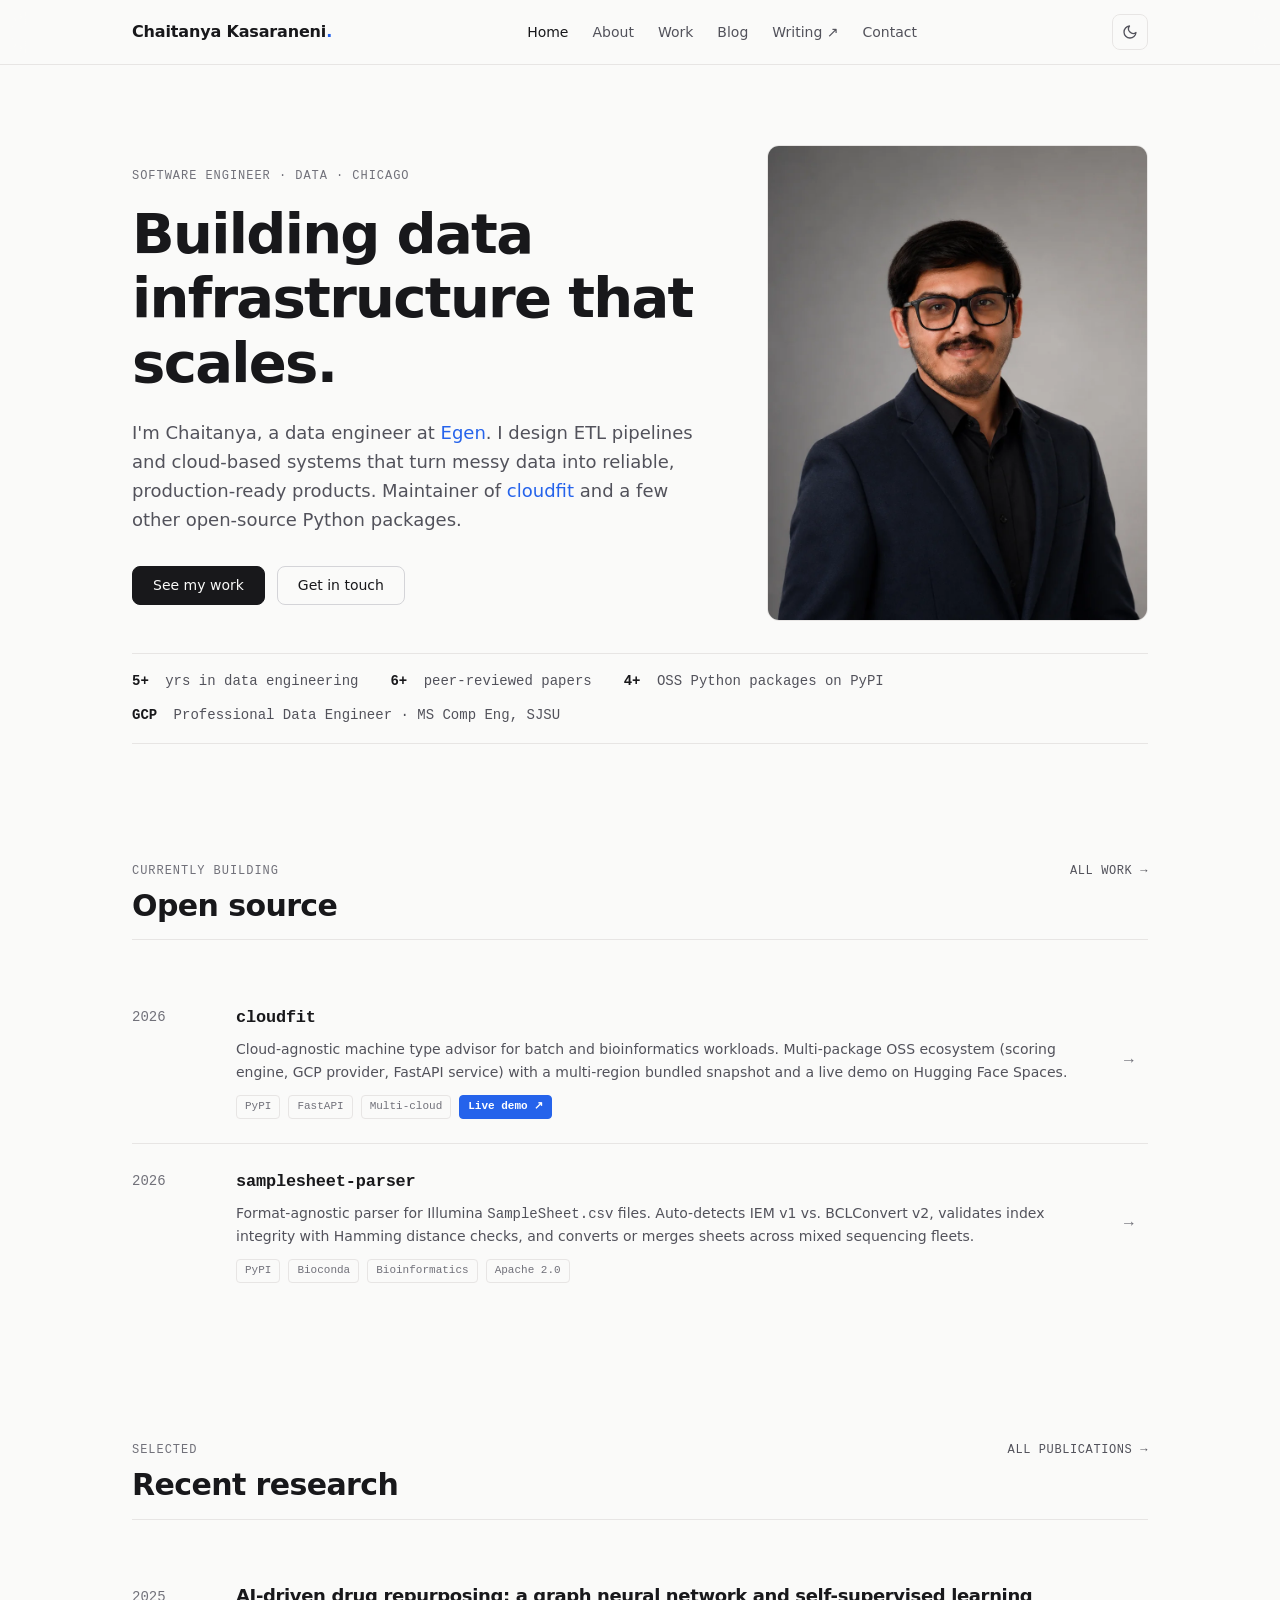
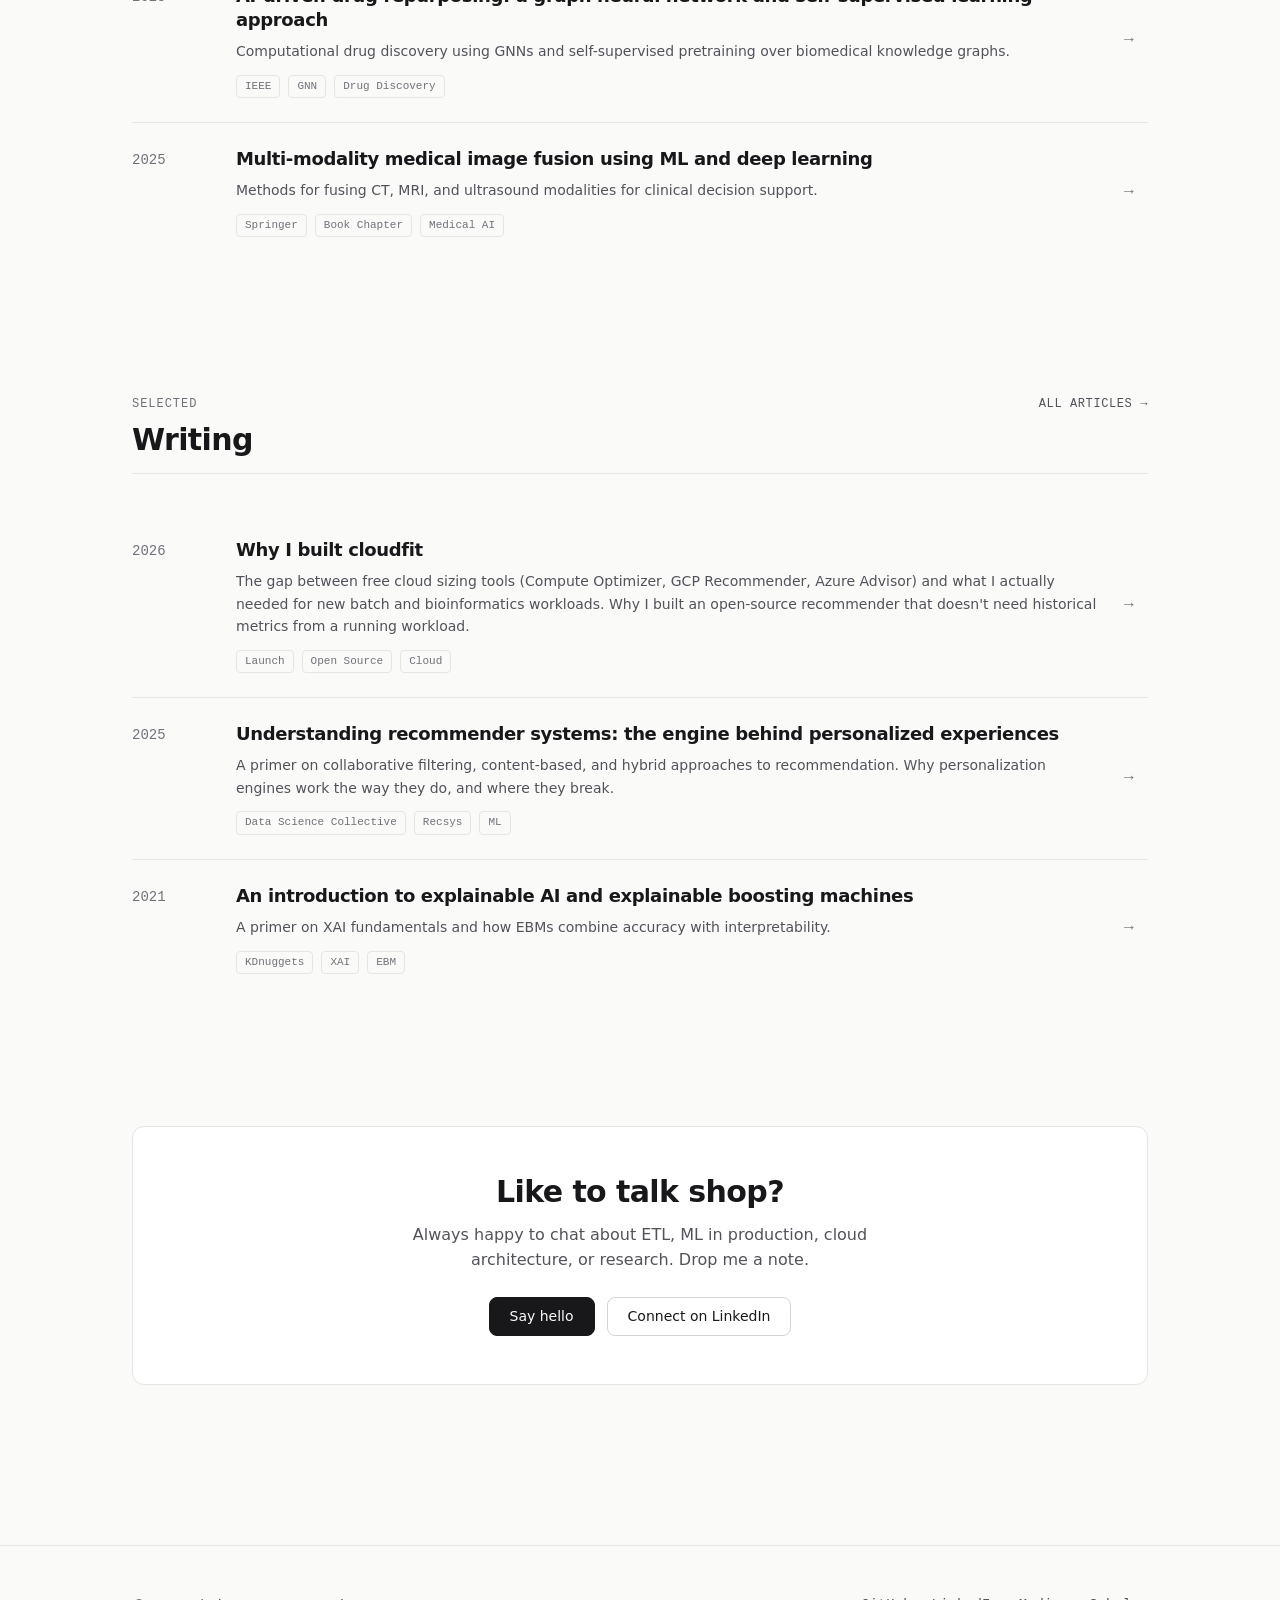
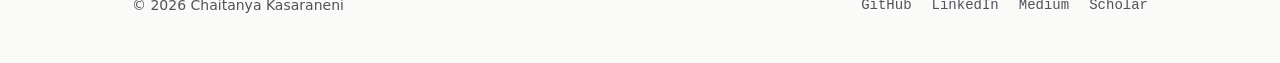
==== commit 4e61d440: "updated profile with minor fixes" ====
--- a/index.html
+++ b/index.html
@@ -77,7 +77,7 @@
 
         <div class="meta-row" aria-label="At a glance">
           <span><strong>5+</strong> yrs in data engineering</span>
-          <span><strong>10+</strong> peer-reviewed publications</span>
+          <span><strong>6+</strong> peer-reviewed papers</span>
           <span><strong>4+</strong> OSS Python packages on PyPI</span>
           <span><strong>GCP</strong> Professional Data Engineer · MS Comp Eng, SJSU</span>
         </div>
@@ -200,6 +200,24 @@
         </div>
 
         <ul class="work-list">
+          <li class="work-item">
+            <div class="work-year">2026</div>
+            <div>
+              <h3 class="work-title">
+                <a href="/blog/why-i-built-cloudfit.html">
+                  Why I built cloudfit
+                </a>
+              </h3>
+              <p class="work-desc">The gap between free cloud sizing tools (Compute Optimizer, GCP Recommender, Azure Advisor) and what I actually needed for new batch and bioinformatics workloads. Why I built an open-source recommender that doesn't need historical metrics from a running workload.</p>
+              <div class="work-tags">
+                <span class="work-tag">Launch</span>
+                <span class="work-tag">Open Source</span>
+                <span class="work-tag">Cloud</span>
+              </div>
+            </div>
+            <div class="work-arrow" aria-hidden="true">→</div>
+          </li>
+
           <li class="work-item">
             <div class="work-year">2025</div>
             <div>
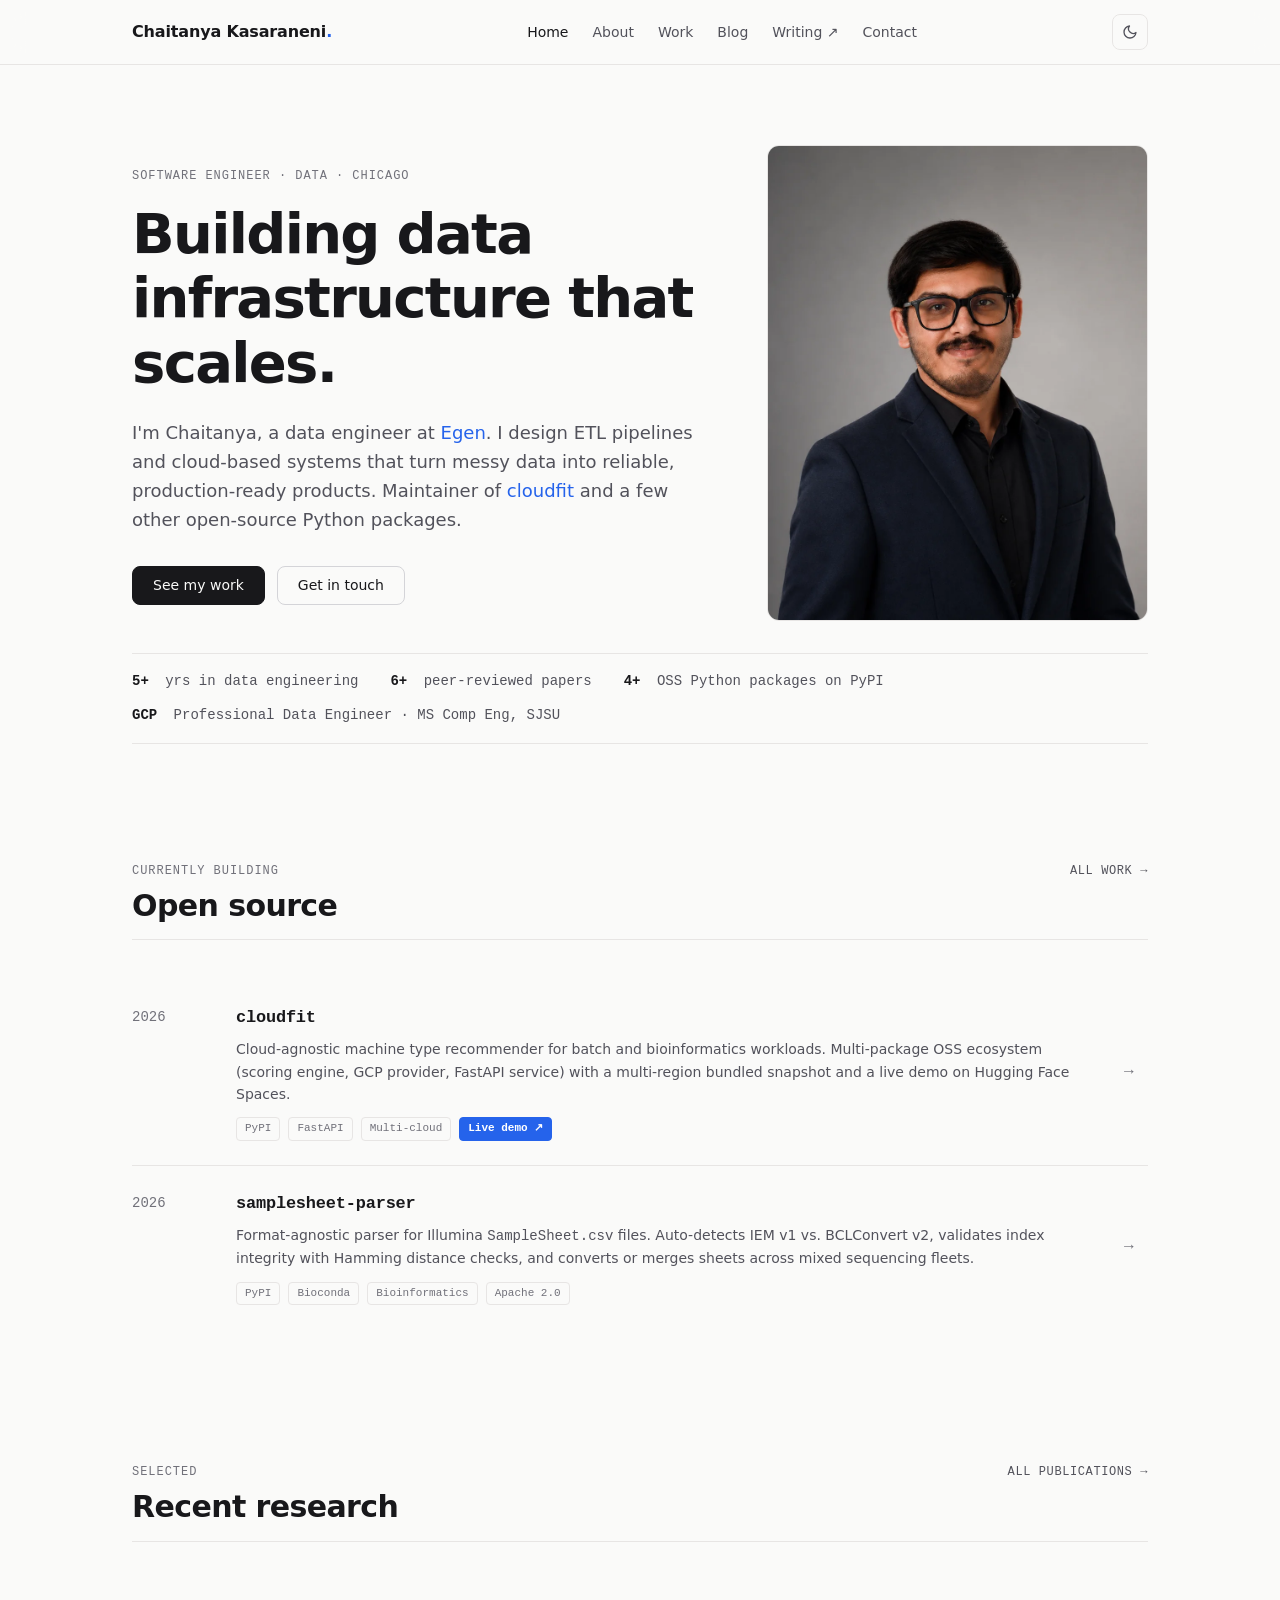
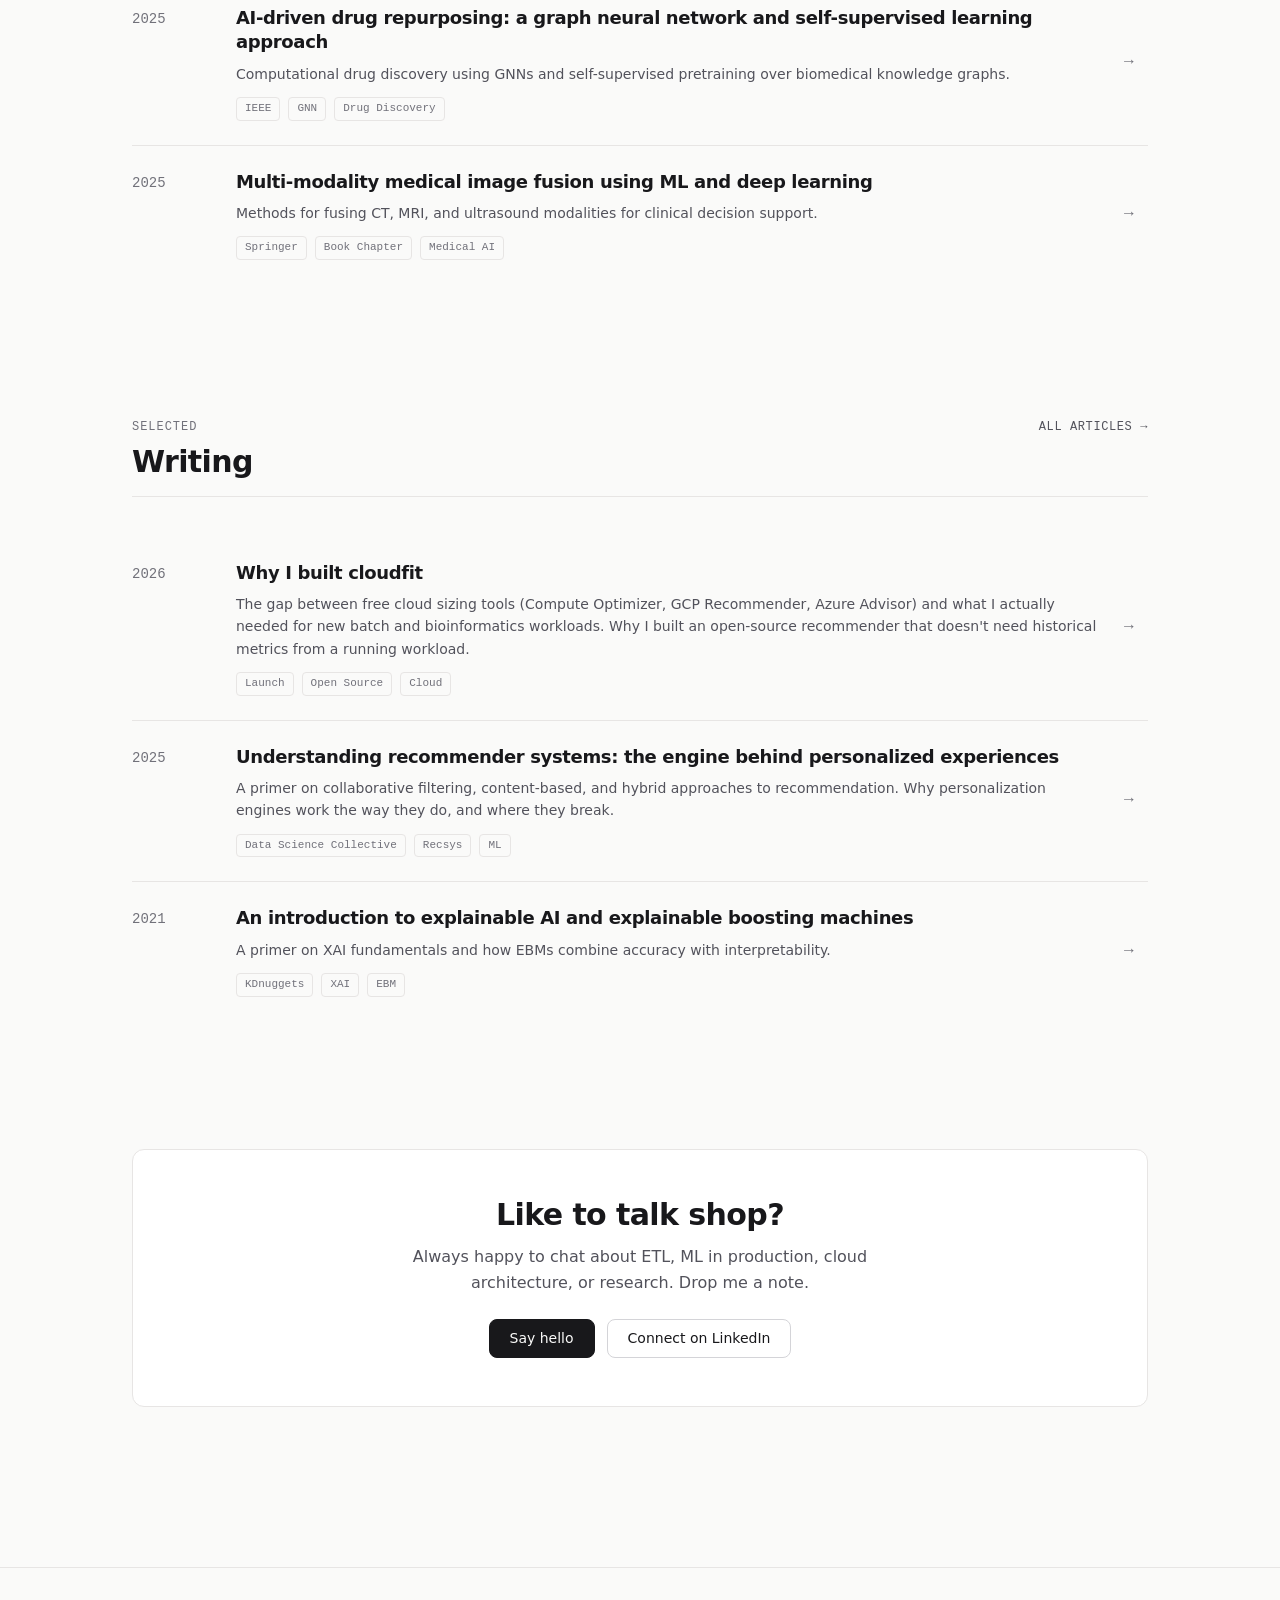
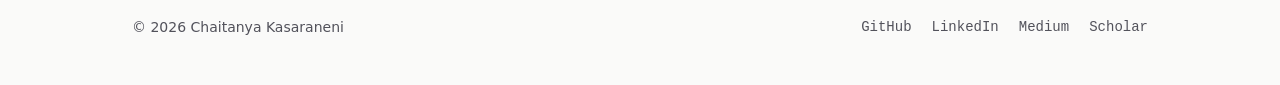
==== commit d85628e0: "minor updates" ====
--- a/index.html
+++ b/index.html
@@ -104,7 +104,7 @@
                   <code>cloudfit</code>
                 </a>
               </h3>
-              <p class="work-desc">Cloud-agnostic machine type advisor for batch and bioinformatics workloads. Multi-package OSS ecosystem (scoring engine, GCP provider, FastAPI service) with a multi-region bundled snapshot and a live demo on Hugging Face Spaces.</p>
+              <p class="work-desc">Cloud-agnostic machine type recommender for batch and bioinformatics workloads. Multi-package OSS ecosystem (scoring engine, GCP provider, FastAPI service) with a multi-region bundled snapshot and a live demo on Hugging Face Spaces.</p>
               <div class="work-tags">
                 <span class="work-tag">PyPI</span>
                 <span class="work-tag">FastAPI</span>
--- a/styles/styles.css
+++ b/styles/styles.css
@@ -589,7 +589,7 @@
   color: var(--accent);
 }
 
-/* Primary action tag (live demo, docs, etc) — filled accent for visibility */
+/* Primary action tag (live demo, docs, etc): filled accent for visibility */
 a.work-tag.work-tag-cta {
   background: var(--accent);
   border-color: var(--accent);
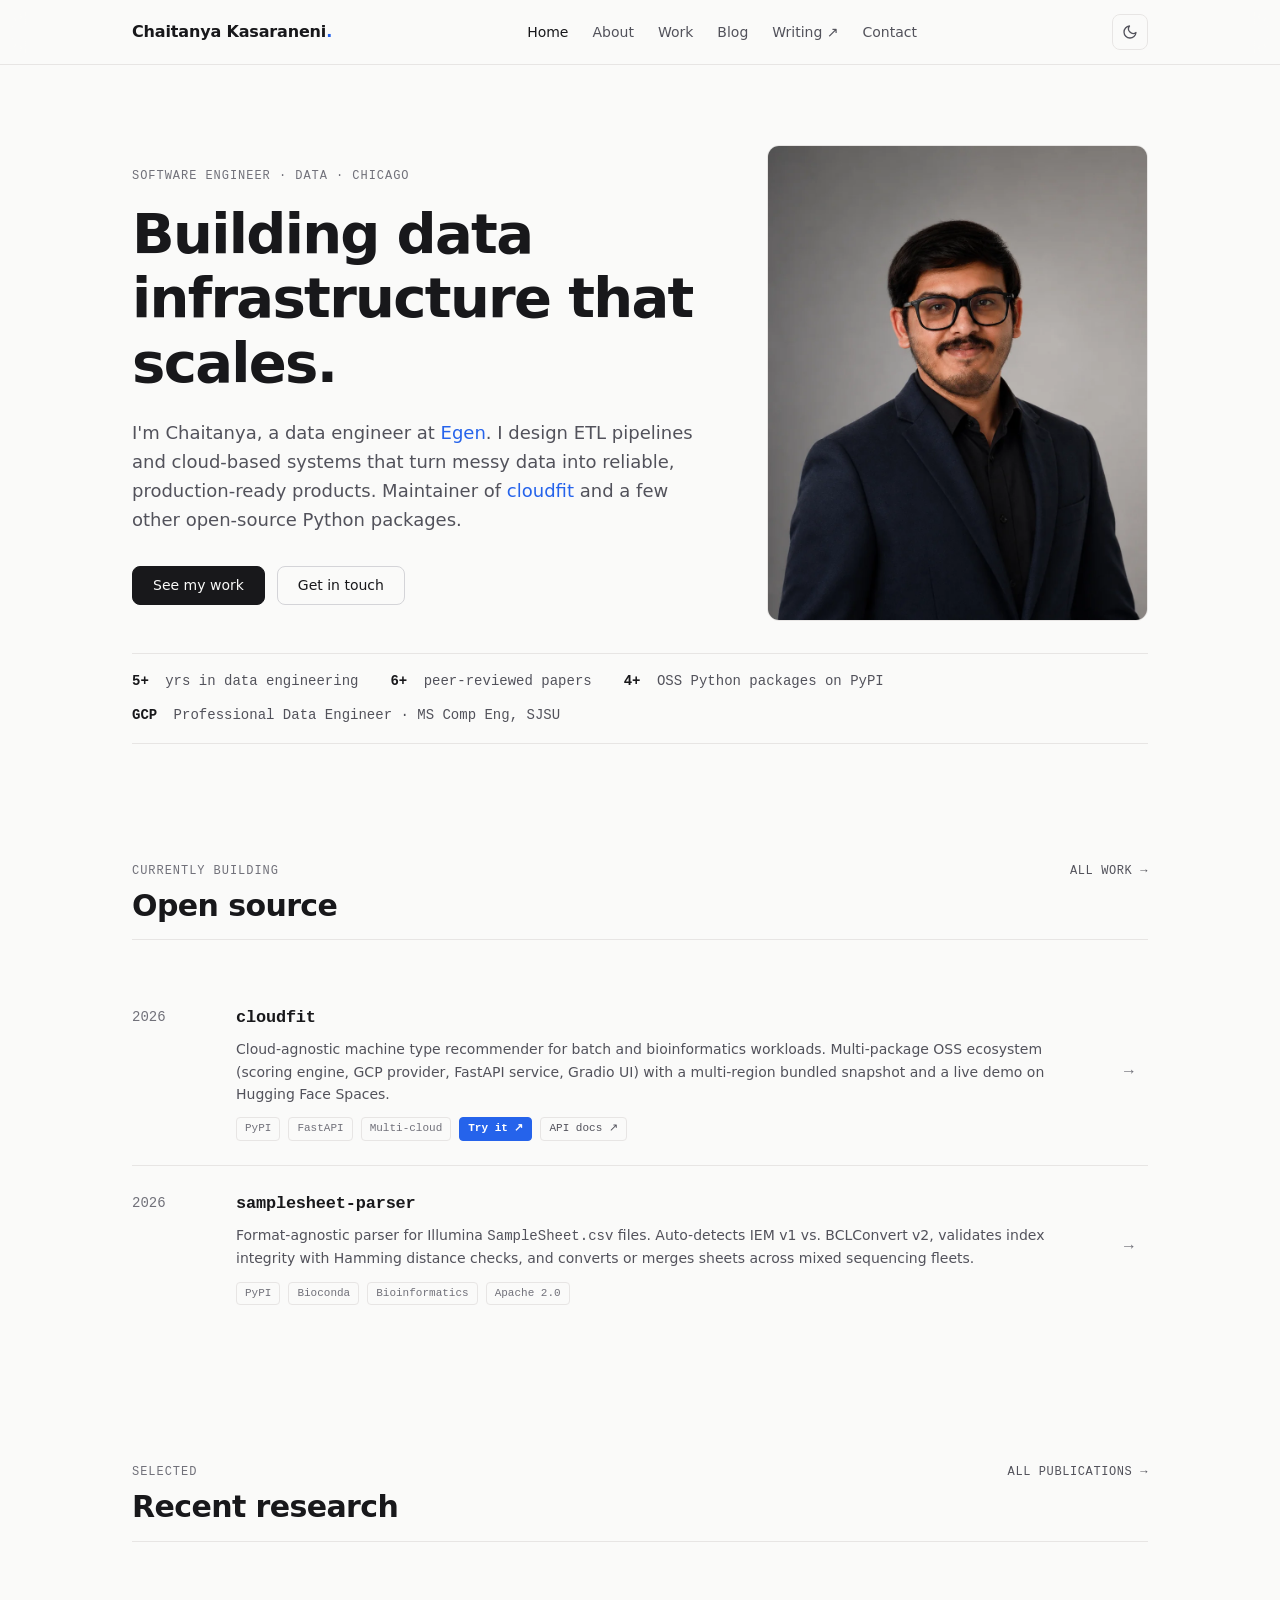
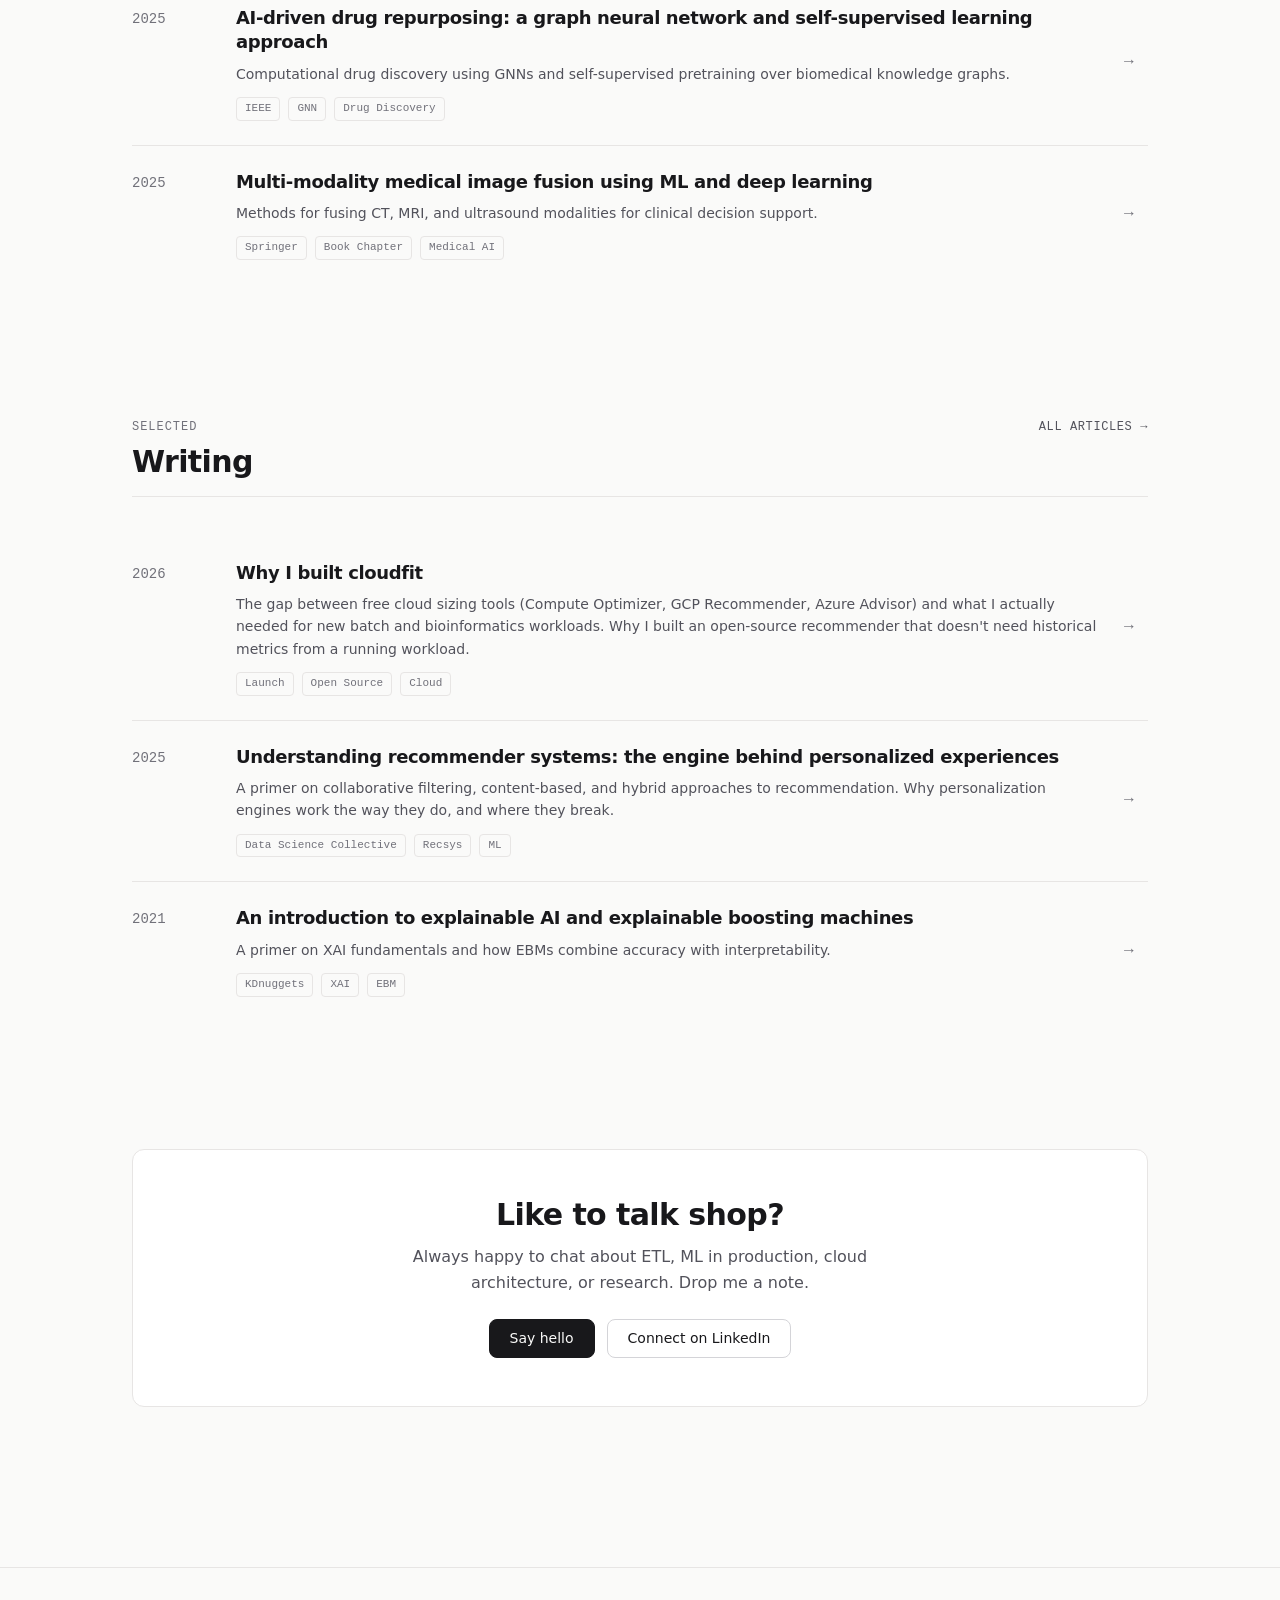
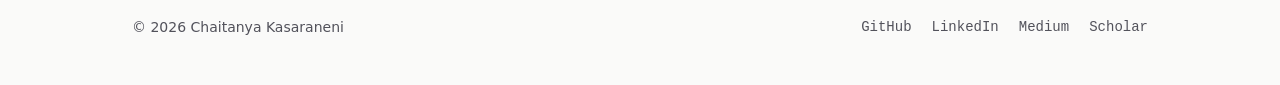
==== commit 3ef8e26e: "update to cloudfit launch post and links" ====
--- a/index.html
+++ b/index.html
@@ -104,12 +104,13 @@
                   <code>cloudfit</code>
                 </a>
               </h3>
-              <p class="work-desc">Cloud-agnostic machine type recommender for batch and bioinformatics workloads. Multi-package OSS ecosystem (scoring engine, GCP provider, FastAPI service) with a multi-region bundled snapshot and a live demo on Hugging Face Spaces.</p>
+              <p class="work-desc">Cloud-agnostic machine type recommender for batch and bioinformatics workloads. Multi-package OSS ecosystem (scoring engine, GCP provider, FastAPI service, Gradio UI) with a multi-region bundled snapshot and a live demo on Hugging Face Spaces.</p>
               <div class="work-tags">
                 <span class="work-tag">PyPI</span>
                 <span class="work-tag">FastAPI</span>
                 <span class="work-tag">Multi-cloud</span>
-                <a class="work-tag work-tag-cta" href="https://chaitanyakasaraneni-cloudfit-api.hf.space/docs" target="_blank" rel="noopener">Live demo ↗</a>
+                <a class="work-tag work-tag-cta" href="https://chaitanyakasaraneni-cloudfit-ui.hf.space" target="_blank" rel="noopener">Try it ↗</a>
+                <a class="work-tag" href="https://chaitanyakasaraneni-cloudfit-api.hf.space/docs" target="_blank" rel="noopener">API docs ↗</a>
               </div>
             </div>
             <div class="work-arrow" aria-hidden="true">→</div>
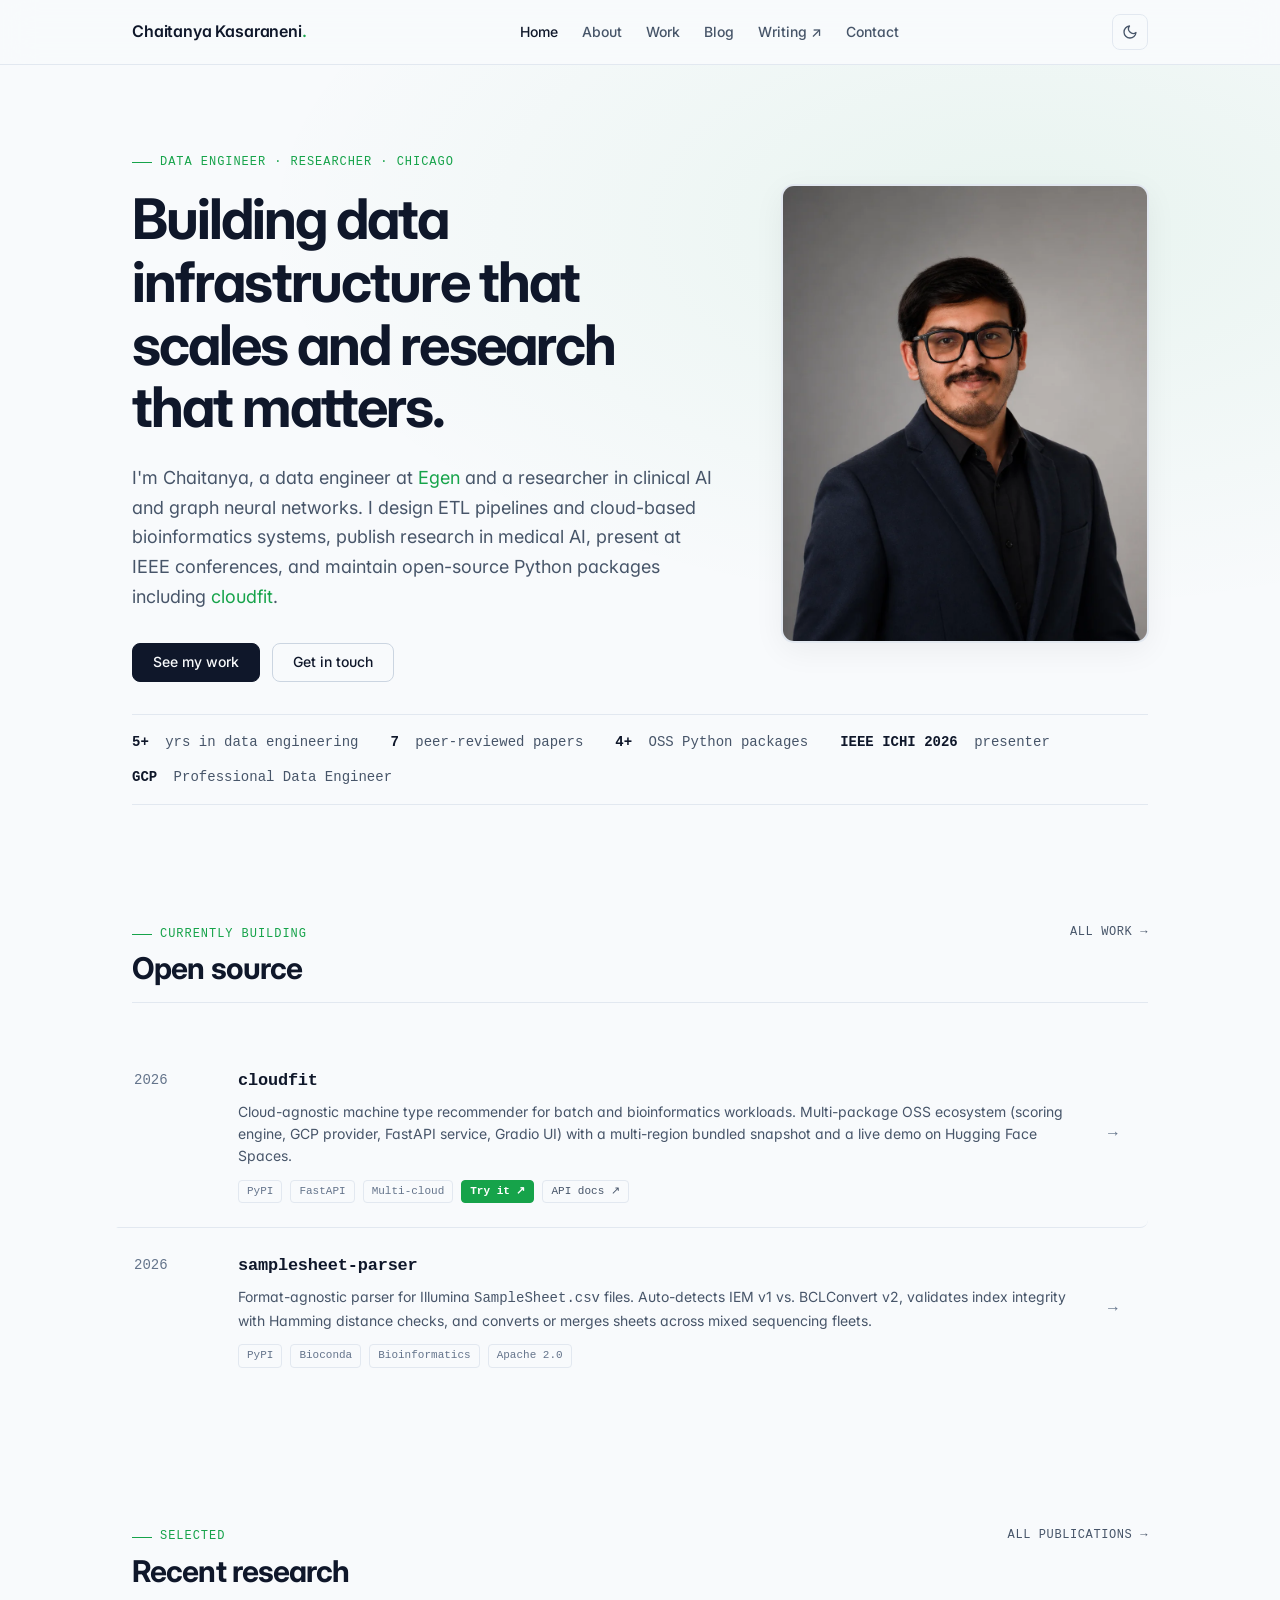
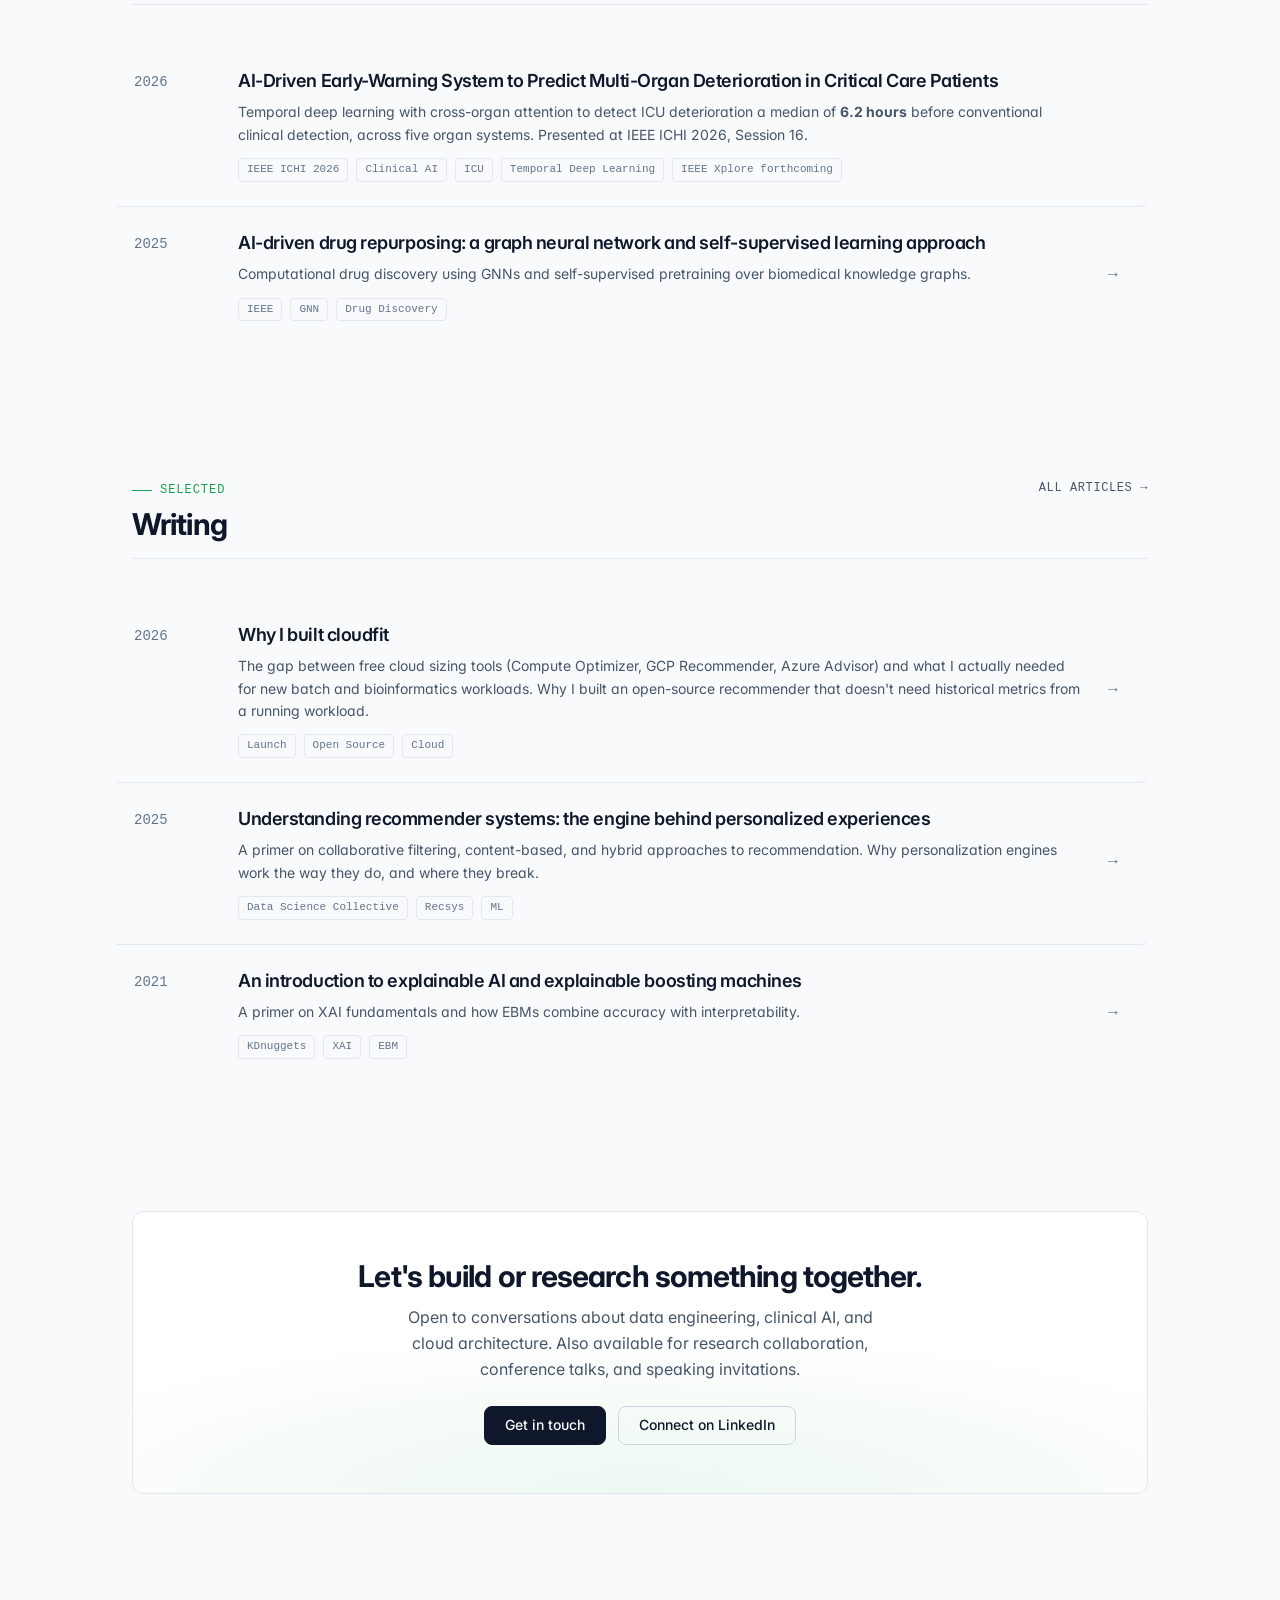
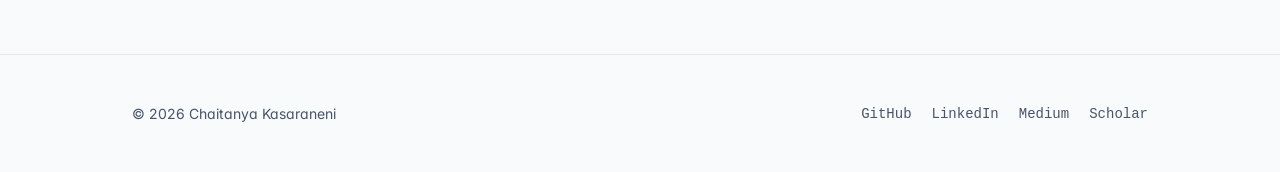
==== commit c9e3b6bf: "portfolio: major redesign and EB-1A positioning update" ====
--- a/index.html
+++ b/index.html
@@ -3,14 +3,14 @@
 <head>
   <meta charset="utf-8">
   <meta name="viewport" content="width=device-width, initial-scale=1">
-  <title>Chaitanya Kasaraneni | Software Engineer, Data | Chicago</title>
-  <meta name="description" content="Software Engineer (Data) at Egen, based in Chicago. GCP Professional Data Engineer. I build cloud-based ETL pipelines, data infrastructure, and open-source tools. Maintainer of cloudfit. Publications in AI/ML, GNNs, and medical AI.">
+  <title>Chaitanya Kasaraneni | Data Engineer, Researcher | Chicago</title>
+  <meta name="description" content="Data Engineer at Egen and researcher in clinical AI and GNNs. GCP Professional Data Engineer. I build cloud-based ETL pipelines and bioinformatics infrastructure, publish research in medical AI, and present at IEEE conferences. Maintainer of cloudfit. Based in Chicago.">
   <link rel="canonical" href="https://ckasaraneni.com/">
   <link rel="shortcut icon" href="img/ck.png">
 
   <meta property="og:type" content="website">
-  <meta property="og:title" content="Chaitanya Kasaraneni | Software Engineer, Data | Chicago">
-  <meta property="og:description" content="I build cloud-based ETL pipelines and open-source tools. Maintainer of cloudfit. Based in Chicago.">
+  <meta property="og:title" content="Chaitanya Kasaraneni | Data Engineer, Researcher | Chicago">
+  <meta property="og:description" content="Data Engineer at Egen. Researcher in clinical AI and GNNs. IEEE ICHI 2026 presenter. Maintainer of cloudfit. Based in Chicago.">
   <meta property="og:url" content="https://ckasaraneni.com/">
   <meta property="og:image" content="https://ckasaraneni.com/img/kck-square.jpg">
   <meta name="twitter:card" content="summary">
@@ -38,7 +38,7 @@
           <li><a href="/about.html">About</a></li>
           <li><a href="/portfolio.html">Work</a></li>
           <li><a href="/blog/">Blog</a></li>
-          <li class="optional"><a href="https://chaitanya-kasaraneni.medium.com" target="_blank" rel="noopener">Writing ↗</a></li>
+          <li class="optional"><a href="https://ckasaraneni.medium.com/" target="_blank" rel="noopener">Writing ↗</a></li>
           <li><a href="/contact.html">Contact</a></li>
         </ul>
       </nav>
@@ -55,11 +55,10 @@
       <div class="container">
         <div class="hero-grid">
           <div>
-            <p class="kicker">Software Engineer · Data · Chicago</p>
-            <h1>Building data infrastructure that scales.</h1>
+            <p class="kicker">Data Engineer · Researcher · Chicago</p>
+            <h1>Building data infrastructure that scales and research that matters.</h1>
             <p class="hero-lead">
-              I'm Chaitanya, a data engineer at <a href="https://egen.ai/" target="_blank" rel="noopener">Egen</a>.
-              I design ETL pipelines and cloud-based systems that turn messy data into reliable, production-ready products. Maintainer of <a href="https://github.com/cloudfit-io" target="_blank" rel="noopener">cloudfit</a> and a few other open-source Python packages.
+              I'm Chaitanya, a data engineer at <a href="https://egen.ai/" target="_blank" rel="noopener">Egen</a> and a researcher in clinical AI and graph neural networks. I design ETL pipelines and cloud-based bioinformatics systems, publish research in medical AI, present at IEEE conferences, and maintain open-source Python packages including <a href="https://github.com/cloudfit-io" target="_blank" rel="noopener">cloudfit</a>.
             </p>
             <div class="btn-row">
               <a class="btn btn-primary" href="/portfolio.html">See my work</a>
@@ -75,17 +74,18 @@
           </div>
         </div>
 
-        <div class="meta-row" aria-label="At a glance">
+        <div class="meta-row reveal-stagger" aria-label="At a glance">
           <span><strong>5+</strong> yrs in data engineering</span>
-          <span><strong>6+</strong> peer-reviewed papers</span>
-          <span><strong>4+</strong> OSS Python packages on PyPI</span>
-          <span><strong>GCP</strong> Professional Data Engineer · MS Comp Eng, SJSU</span>
+          <span><strong>7</strong> peer-reviewed papers</span>
+          <span><strong>4+</strong> OSS Python packages</span>
+          <span><strong>IEEE ICHI 2026</strong> presenter</span>
+          <span><strong>GCP</strong> Professional Data Engineer</span>
         </div>
       </div>
     </section>
 
     <!-- Currently building -->
-    <section>
+    <section class="reveal">
       <div class="container">
         <div class="section-head">
           <div>
@@ -139,7 +139,7 @@
     </section>
 
     <!-- Selected research -->
-    <section>
+    <section class="reveal">
       <div class="container">
         <div class="section-head">
           <div>
@@ -150,6 +150,24 @@
         </div>
 
         <ul class="work-list">
+          <li class="work-item">
+            <div class="work-year">2026</div>
+            <div>
+              <h3 class="work-title">
+                AI-Driven Early-Warning System to Predict Multi-Organ Deterioration in Critical Care Patients
+              </h3>
+              <p class="work-desc">Temporal deep learning with cross-organ attention to detect ICU deterioration a median of <strong>6.2 hours</strong> before conventional clinical detection, across five organ systems. Presented at IEEE ICHI 2026, Session 16.</p>
+              <div class="work-tags">
+                <span class="work-tag">IEEE ICHI 2026</span>
+                <span class="work-tag">Clinical AI</span>
+                <span class="work-tag">ICU</span>
+                <span class="work-tag">Temporal Deep Learning</span>
+                <span class="work-tag">IEEE Xplore forthcoming</span>
+              </div>
+            </div>
+            <div class="work-arrow" aria-hidden="true"></div>
+          </li>
+
           <li class="work-item">
             <div class="work-year">2025</div>
             <div>
@@ -167,30 +185,12 @@
             </div>
             <div class="work-arrow" aria-hidden="true">→</div>
           </li>
-
-          <li class="work-item">
-            <div class="work-year">2025</div>
-            <div>
-              <h3 class="work-title">
-                <a href="https://link.springer.com/chapter/10.1007/978-3-031-98728-1_16" target="_blank" rel="noopener">
-                  Multi-modality medical image fusion using ML and deep learning
-                </a>
-              </h3>
-              <p class="work-desc">Methods for fusing CT, MRI, and ultrasound modalities for clinical decision support.</p>
-              <div class="work-tags">
-                <span class="work-tag">Springer</span>
-                <span class="work-tag">Book Chapter</span>
-                <span class="work-tag">Medical AI</span>
-              </div>
-            </div>
-            <div class="work-arrow" aria-hidden="true">→</div>
-          </li>
         </ul>
       </div>
     </section>
 
     <!-- Selected writing -->
-    <section>
+    <section class="reveal">
       <div class="container">
         <div class="section-head">
           <div>
@@ -259,13 +259,13 @@
     </section>
 
     <!-- CTA -->
-    <section>
+    <section class="reveal">
       <div class="container">
         <div class="cta-card">
-          <h2>Like to talk shop?</h2>
-          <p>Always happy to chat about ETL, ML in production, cloud architecture, or research. Drop me a note.</p>
+          <h2>Let's build or research something together.</h2>
+          <p>Open to conversations about data engineering, clinical AI, and cloud architecture. Also available for research collaboration, conference talks, and speaking invitations.</p>
           <div class="btn-row">
-            <a class="btn btn-primary" href="/contact.html">Say hello</a>
+            <a class="btn btn-primary" href="/contact.html">Get in touch</a>
             <a class="btn btn-secondary" href="https://www.linkedin.com/in/chaitanyakasaraneni/" target="_blank" rel="noopener">Connect on LinkedIn</a>
           </div>
         </div>
@@ -279,7 +279,7 @@
       <ul class="social-links">
         <li><a href="https://github.com/chaitanyakasaraneni" target="_blank" rel="noopener">GitHub</a></li>
         <li><a href="https://www.linkedin.com/in/chaitanyakasaraneni/" target="_blank" rel="noopener">LinkedIn</a></li>
-        <li><a href="https://chaitanya-kasaraneni.medium.com" target="_blank" rel="noopener">Medium</a></li>
+        <li><a href="https://ckasaraneni.medium.com/" target="_blank" rel="noopener">Medium</a></li>
         <li><a href="https://scholar.google.com/citations?user=Y2S8D2UAAAAJ&hl=en" target="_blank" rel="noopener">Scholar</a></li>
       </ul>
     </div>
@@ -287,6 +287,7 @@
 
   <script>document.getElementById('year').textContent = new Date().getFullYear();</script>
   <script src="scripts/theme.js"></script>
+  <script src="scripts/animations.js" defer></script>
   <script data-goatcounter="https://ckasaraneni.goatcounter.com/count" async src="//gc.zgo.at/count.js"></script>
 </body>
 </html>
--- a/styles/styles.css
+++ b/styles/styles.css
@@ -3,26 +3,27 @@
    Single-file design system. No framework, no jQuery.
    ========================================================= */
 
+@import url('https://fonts.googleapis.com/css2?family=Inter:wght@400;500;600;700&display=swap');
+
 :root {
   color-scheme: light dark;
 
-  --font-sans: ui-sans-serif, system-ui, -apple-system, BlinkMacSystemFont,
-    "Segoe UI", Roboto, "Helvetica Neue", Arial, sans-serif;
+  --font-sans: 'Inter', ui-sans-serif, system-ui, -apple-system, sans-serif;
   --font-mono: ui-monospace, SFMono-Regular, "SF Mono", Menlo, Consolas,
     "Liberation Mono", monospace;
 
-  /* Light theme tokens */
-  --bg: #fafaf9;
+  /* Light theme: deep slate + emerald green */
+  --bg: #f8fafc;
   --surface: #ffffff;
-  --fg: #18181b;
-  --fg-muted: #52525b;
-  --fg-subtle: #71717a;
-  --border: #e7e5e4;
-  --border-strong: #d4d4d8;
-  --accent: #2563eb;
+  --fg: #0f172a;
+  --fg-muted: #475569;
+  --fg-subtle: #64748b;
+  --border: #e2e8f0;
+  --border-strong: #cbd5e1;
+  --accent: #16a34a;
   --accent-fg: #ffffff;
-  --accent-hover: #1d4ed8;
-  --code-bg: #f4f4f5;
+  --accent-hover: #15803d;
+  --code-bg: #f1f5f9;
 
   /* Spacing scale */
   --space-1: 0.25rem;
@@ -62,33 +63,34 @@
   --t: 150ms ease;
 }
 
+/* Dark theme: deep slate + neon green */
 [data-theme="dark"] {
-  --bg: #0a0a0a;
-  --surface: #111113;
-  --fg: #fafafa;
-  --fg-muted: #a1a1aa;
-  --fg-subtle: #71717a;
-  --border: #27272a;
-  --border-strong: #3f3f46;
-  --accent: #60a5fa;
-  --accent-fg: #0a0a0a;
-  --accent-hover: #93c5fd;
-  --code-bg: #18181b;
+  --bg: #0b1120;
+  --surface: #131c2e;
+  --fg: #e2e8f0;
+  --fg-muted: #94a3b8;
+  --fg-subtle: #64748b;
+  --border: #1e293b;
+  --border-strong: #334155;
+  --accent: #4ade80;
+  --accent-fg: #052e16;
+  --accent-hover: #86efac;
+  --code-bg: #131c2e;
 }
 
 @media (prefers-color-scheme: dark) {
   :root:not([data-theme="light"]) {
-    --bg: #0a0a0a;
-    --surface: #111113;
-    --fg: #fafafa;
-    --fg-muted: #a1a1aa;
-    --fg-subtle: #71717a;
-    --border: #27272a;
-    --border-strong: #3f3f46;
-    --accent: #60a5fa;
-    --accent-fg: #0a0a0a;
-    --accent-hover: #93c5fd;
-    --code-bg: #18181b;
+    --bg: #0b1120;
+    --surface: #131c2e;
+    --fg: #e2e8f0;
+    --fg-muted: #94a3b8;
+    --fg-subtle: #64748b;
+    --border: #1e293b;
+    --border-strong: #334155;
+    --accent: #4ade80;
+    --accent-fg: #052e16;
+    --accent-hover: #86efac;
+    --code-bg: #131c2e;
   }
 }
 
@@ -111,6 +113,7 @@
   background: var(--bg);
   -webkit-font-smoothing: antialiased;
   text-rendering: optimizeLegibility;
+  font-feature-settings: 'cv11' 1, 'cv06' 1;
 }
 
 img, picture, video, svg { display: block; max-width: 100%; height: auto; }
@@ -124,15 +127,15 @@
 
 h1, h2, h3, h4 {
   margin: 0 0 var(--space-4);
-  letter-spacing: -0.02em;
-  line-height: 1.15;
-  font-weight: 600;
-  color: var(--fg);
-}
-h1 { font-size: var(--text-4xl); letter-spacing: -0.03em; }
-h2 { font-size: var(--text-3xl); }
+  letter-spacing: -0.025em;
+  line-height: 1.12;
+  font-weight: 700;
+  color: var(--fg);
+}
+h1 { font-size: var(--text-4xl); letter-spacing: -0.035em; }
+h2 { font-size: var(--text-3xl); letter-spacing: -0.03em; }
 h3 { font-size: var(--text-2xl); }
-h4 { font-size: var(--text-xl); }
+h4 { font-size: var(--text-xl); font-weight: 600; }
 
 p { margin: 0 0 var(--space-4); color: var(--fg-muted); }
 
@@ -163,7 +166,7 @@
   width: 100%;
   height: auto;
   display: block;
-  border-radius: var(--radius-md);
+  border-radius: var(--radius);
   border: 1px solid var(--border);
 }
 .article-hero figcaption {
@@ -226,7 +229,7 @@
 .article-content pre {
   background: var(--code-bg);
   border: 1px solid var(--border);
-  border-radius: var(--radius-md);
+  border-radius: var(--radius);
   padding: var(--space-4) var(--space-5);
   overflow-x: auto;
   margin: 0 0 var(--space-5);
@@ -283,13 +286,24 @@
 }
 
 .kicker {
-  display: inline-block;
+  display: inline-flex;
+  align-items: center;
+  gap: var(--space-2);
   font-family: var(--font-mono);
   font-size: var(--text-xs);
   letter-spacing: 0.08em;
   text-transform: uppercase;
-  color: var(--fg-subtle);
+  color: var(--accent);
   margin: 0 0 var(--space-4);
+  font-weight: 500;
+}
+.kicker::before {
+  content: '';
+  display: inline-block;
+  width: 20px;
+  height: 1px;
+  background: var(--accent);
+  flex-shrink: 0;
 }
 
 /* Skip link */
@@ -315,10 +329,15 @@
   position: sticky;
   top: 0;
   z-index: 50;
-  backdrop-filter: saturate(180%) blur(12px);
-  -webkit-backdrop-filter: saturate(180%) blur(12px);
-  background: color-mix(in oklab, var(--bg) 80%, transparent);
+  backdrop-filter: saturate(180%) blur(16px);
+  -webkit-backdrop-filter: saturate(180%) blur(16px);
+  background: color-mix(in oklab, var(--bg) 82%, transparent);
   border-bottom: 1px solid var(--border);
+  transition: box-shadow var(--t), border-color var(--t);
+}
+.site-header.is-scrolled {
+  box-shadow: 0 1px 24px color-mix(in oklab, var(--fg) 8%, transparent);
+  border-bottom-color: var(--border-strong);
 }
 
 .nav {
@@ -445,15 +464,26 @@
    ========================================================= */
 .hero {
   padding: var(--space-20) 0 var(--space-12);
+  position: relative;
+  overflow: hidden;
+}
+.hero::before {
+  content: '';
+  position: absolute;
+  inset: 0;
+  background:
+    radial-gradient(ellipse 60% 50% at 80% 20%, color-mix(in oklab, var(--accent) 7%, transparent), transparent);
+  pointer-events: none;
 }
 .hero-grid {
   display: grid;
   grid-template-columns: 1fr;
   gap: var(--space-12);
   align-items: center;
+  position: relative;
 }
 @media (min-width: 900px) {
-  .hero-grid { grid-template-columns: 1.5fr 1fr; gap: var(--space-16); }
+  .hero-grid { grid-template-columns: 1.6fr 1fr; gap: var(--space-16); }
 }
 .hero h1 { margin-bottom: var(--space-6); }
 .hero-lead {
@@ -461,6 +491,7 @@
   color: var(--fg-muted);
   max-width: 56ch;
   margin-bottom: var(--space-8);
+  line-height: 1.65;
 }
 .hero-img {
   border-radius: var(--radius-lg);
@@ -469,6 +500,12 @@
   object-fit: cover;
   width: 100%;
   background: var(--surface);
+  box-shadow: 0 0 0 1px var(--border), 0 8px 32px color-mix(in oklab, var(--fg) 6%, transparent);
+  transition: box-shadow 0.3s ease, transform 0.3s ease;
+}
+.hero-img:hover {
+  transform: translateY(-2px);
+  box-shadow: 0 0 0 1px var(--accent), 0 16px 48px color-mix(in oklab, var(--accent) 12%, transparent);
 }
 
 /* meta strip below hero */
@@ -528,10 +565,18 @@
   grid-template-columns: 80px 1fr 24px;
   gap: var(--space-6);
   align-items: start;
-  padding: var(--space-6) 0;
+  padding: var(--space-6) var(--space-4);
   border-bottom: 1px solid var(--border);
+  border-left: 2px solid transparent;
+  margin-left: calc(-1 * var(--space-4));
+  transition: background var(--t), border-left-color var(--t);
+  border-radius: 0 var(--radius) var(--radius) 0;
 }
 .work-item:last-child { border-bottom: 0; }
+.work-item:hover {
+  background: color-mix(in oklab, var(--accent) 5%, transparent);
+  border-left-color: var(--accent);
+}
 .work-year {
   font-family: var(--font-mono);
   font-size: var(--text-sm);
@@ -699,13 +744,23 @@
   padding: var(--space-12) var(--space-8);
   text-align: center;
   background: var(--surface);
-}
-.cta-card h2 { margin-bottom: var(--space-3); font-size: var(--text-2xl); }
+  position: relative;
+  overflow: hidden;
+}
+.cta-card::before {
+  content: '';
+  position: absolute;
+  inset: 0;
+  background: radial-gradient(ellipse 70% 60% at 50% 100%, color-mix(in oklab, var(--accent) 8%, transparent), transparent);
+  pointer-events: none;
+}
+.cta-card h2 { margin-bottom: var(--space-3); font-size: var(--text-2xl); position: relative; }
 .cta-card p {
   margin: 0 auto var(--space-6);
   max-width: 50ch;
-}
-.cta-card .btn-row { justify-content: center; }
+  position: relative;
+}
+.cta-card .btn-row { justify-content: center; position: relative; }
 
 /* =========================================================
    Page header
@@ -845,17 +900,65 @@
 }
 
 /* =========================================================
+   Honors / talks list (about page)
+   ========================================================= */
+.honors-list {
+  list-style: none;
+  margin: 0;
+  padding: 0;
+}
+.honors-list li {
+  padding: var(--space-4) 0;
+  border-bottom: 1px solid var(--border);
+  font-size: var(--text-sm);
+  color: var(--fg-muted);
+  line-height: 1.65;
+}
+.honors-list li:last-child { border-bottom: 0; }
+.honors-list strong { color: var(--fg); font-weight: 600; }
+
+/* =========================================================
    Utilities
    ========================================================= */
 .muted { color: var(--fg-muted); }
 .mono { font-family: var(--font-mono); }
 .no-list { list-style: none; padding: 0; margin: 0; }
 
-/* Reduce motion */
+/* =========================================================
+   Scroll reveal
+   ========================================================= */
+.reveal {
+  opacity: 0;
+  transform: translateY(20px);
+  transition: opacity 0.55s cubic-bezier(0.16, 1, 0.3, 1),
+              transform 0.55s cubic-bezier(0.16, 1, 0.3, 1);
+}
+.reveal.is-visible {
+  opacity: 1;
+  transform: translateY(0);
+}
+
+/* Stagger children of a reveal parent */
+.reveal-stagger > * {
+  opacity: 0;
+  transform: translateY(14px);
+  transition: opacity 0.45s cubic-bezier(0.16, 1, 0.3, 1),
+              transform 0.45s cubic-bezier(0.16, 1, 0.3, 1);
+}
+.reveal-stagger.is-visible > *:nth-child(1) { opacity: 1; transform: none; transition-delay: 0.05s; }
+.reveal-stagger.is-visible > *:nth-child(2) { opacity: 1; transform: none; transition-delay: 0.12s; }
+.reveal-stagger.is-visible > *:nth-child(3) { opacity: 1; transform: none; transition-delay: 0.19s; }
+.reveal-stagger.is-visible > *:nth-child(4) { opacity: 1; transform: none; transition-delay: 0.26s; }
+.reveal-stagger.is-visible > *:nth-child(5) { opacity: 1; transform: none; transition-delay: 0.33s; }
+
+/* =========================================================
+   Reduce motion
+   ========================================================= */
 @media (prefers-reduced-motion: reduce) {
   * {
     animation-duration: 0.01ms !important;
     transition-duration: 0.01ms !important;
     scroll-behavior: auto !important;
   }
-}
+  .reveal, .reveal-stagger > * { opacity: 1; transform: none; }
+}
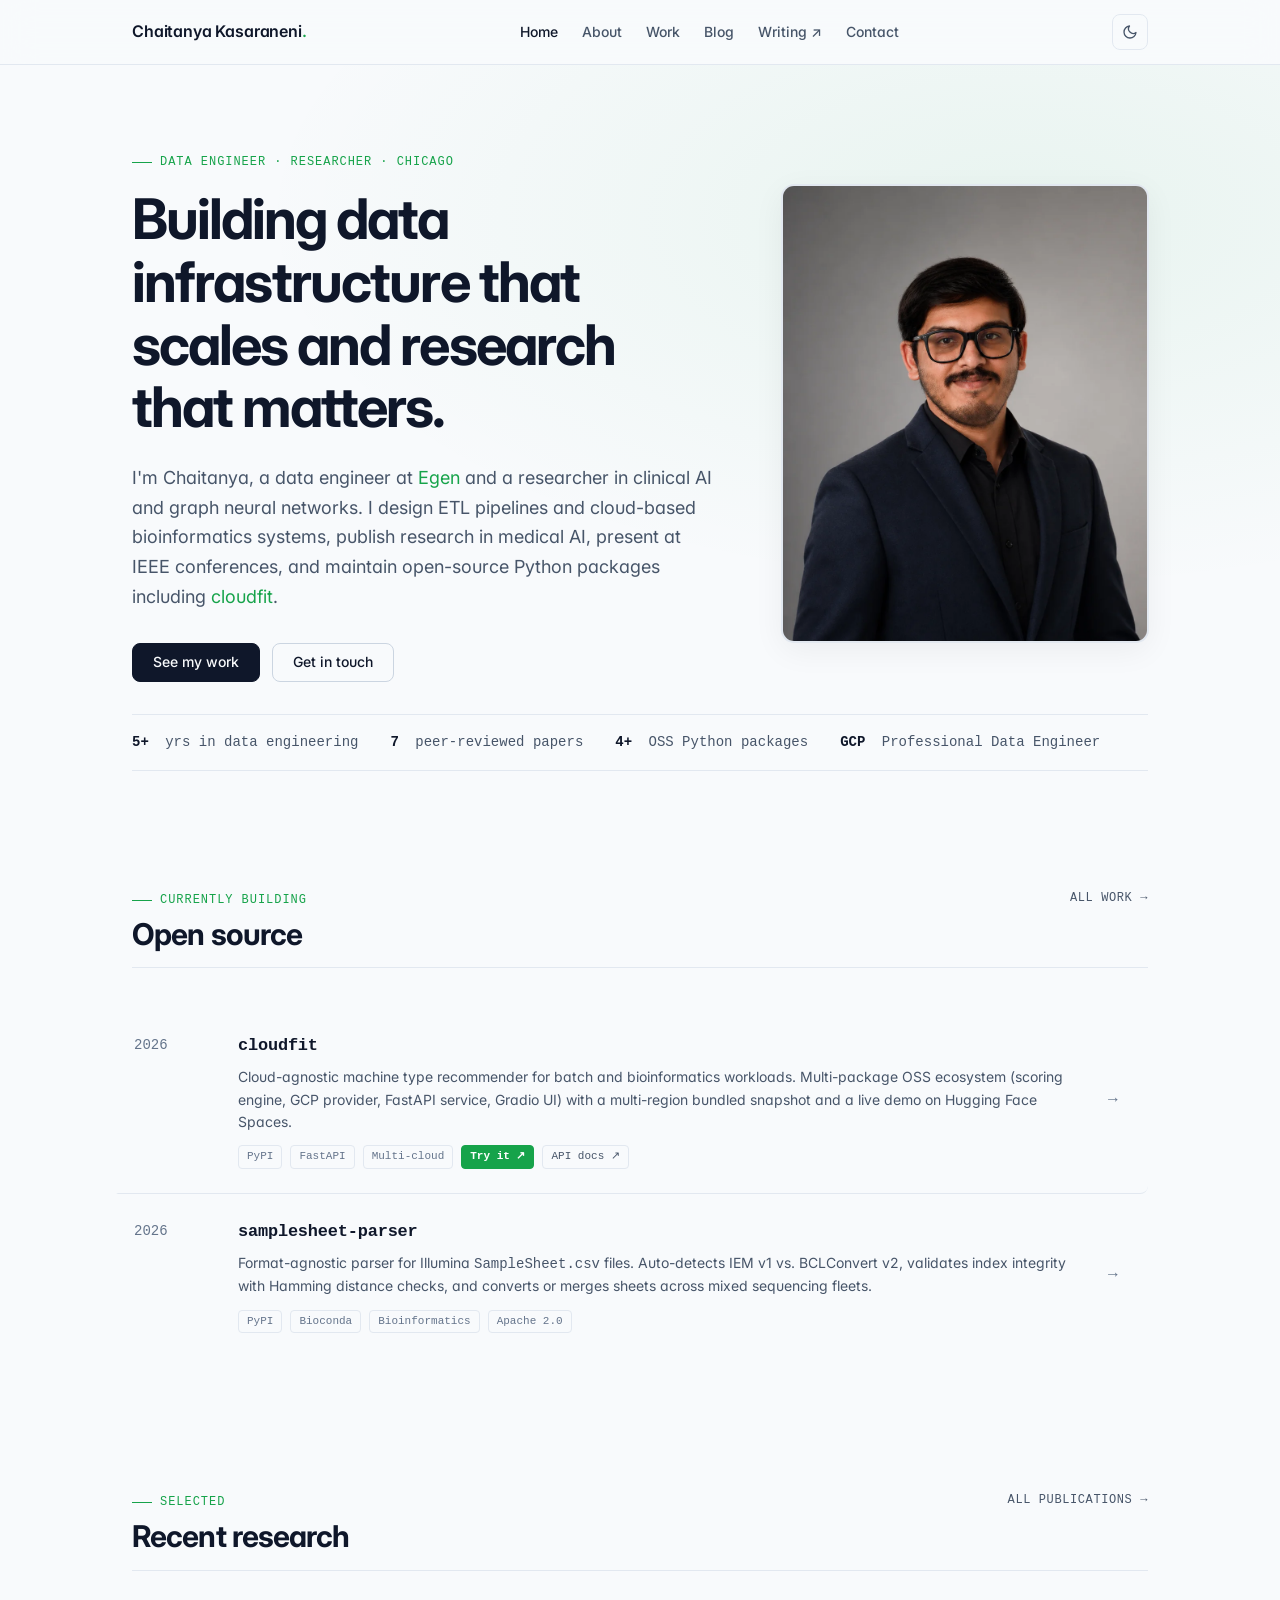
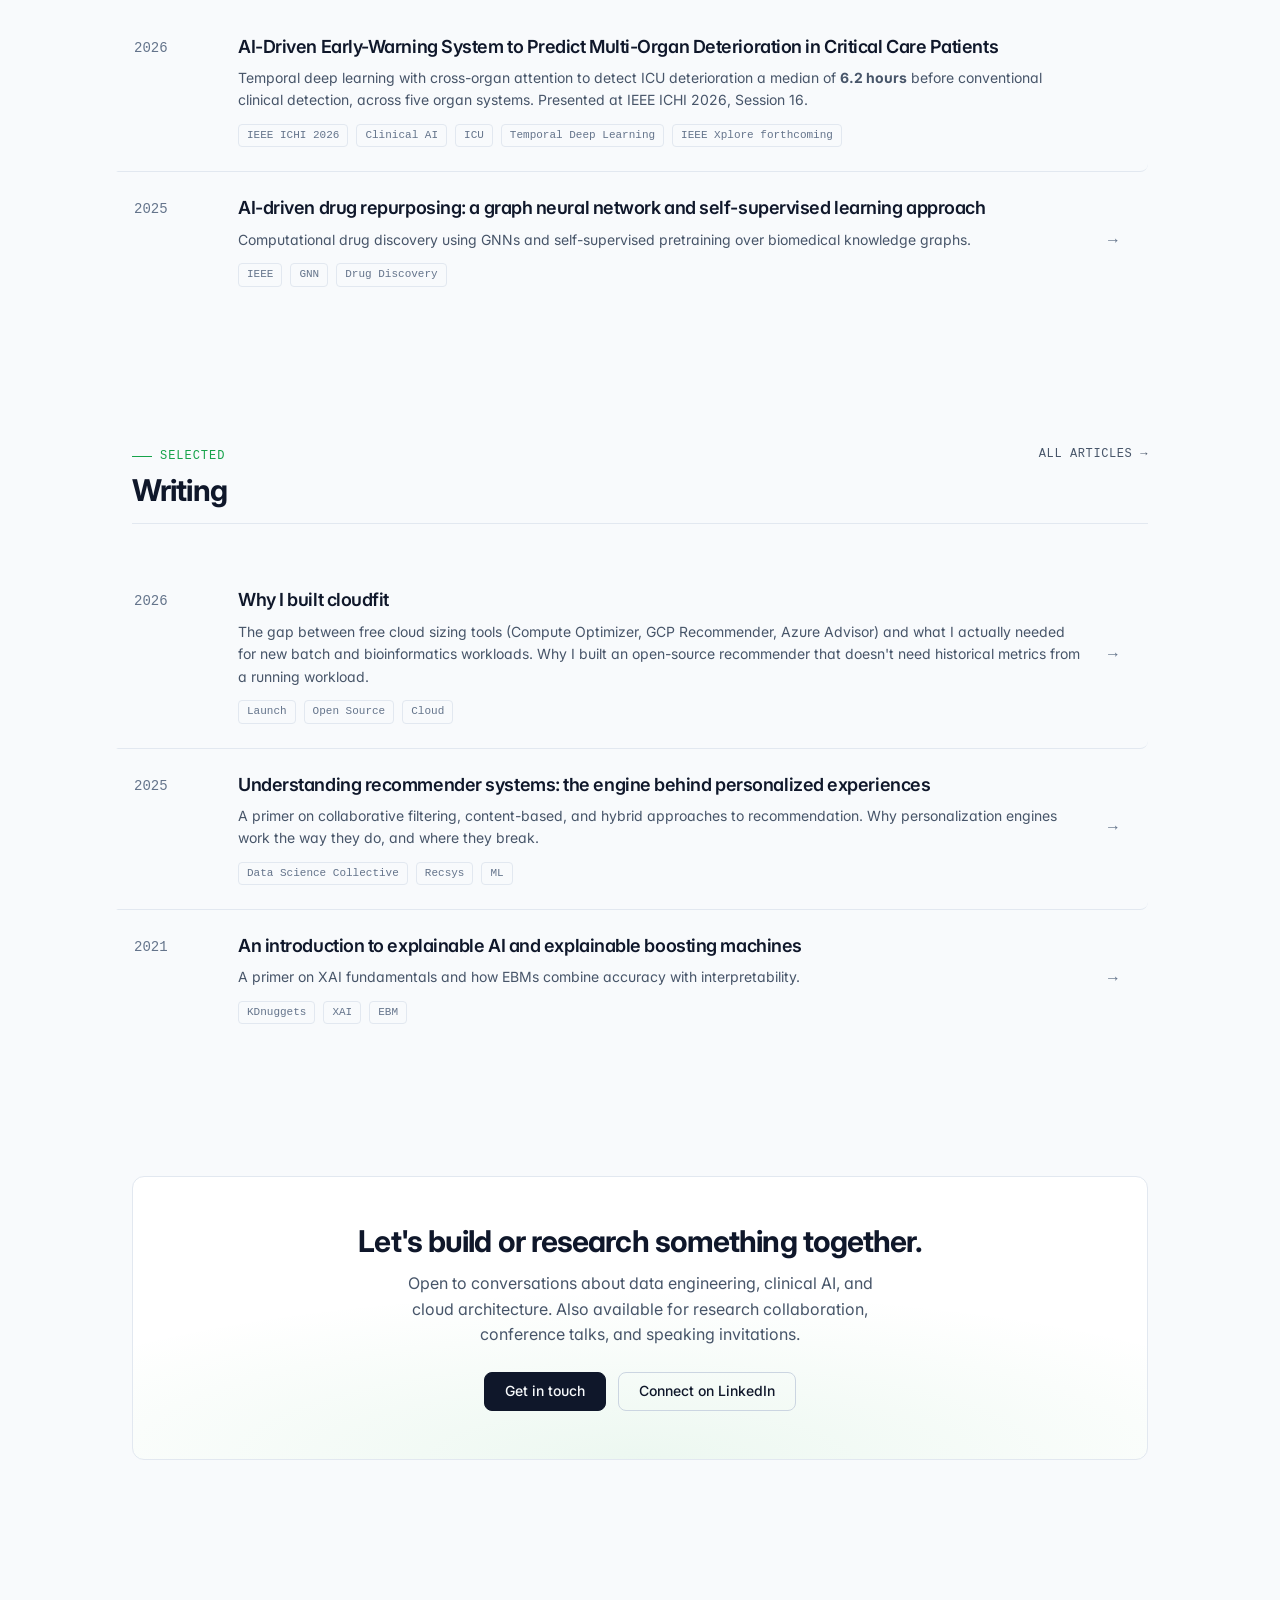
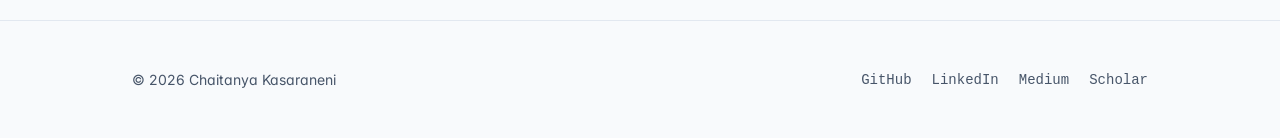
==== commit aa0a9e0f: "updates" ====
--- a/index.html
+++ b/index.html
@@ -78,7 +78,6 @@
           <span><strong>5+</strong> yrs in data engineering</span>
           <span><strong>7</strong> peer-reviewed papers</span>
           <span><strong>4+</strong> OSS Python packages</span>
-          <span><strong>IEEE ICHI 2026</strong> presenter</span>
           <span><strong>GCP</strong> Professional Data Engineer</span>
         </div>
       </div>
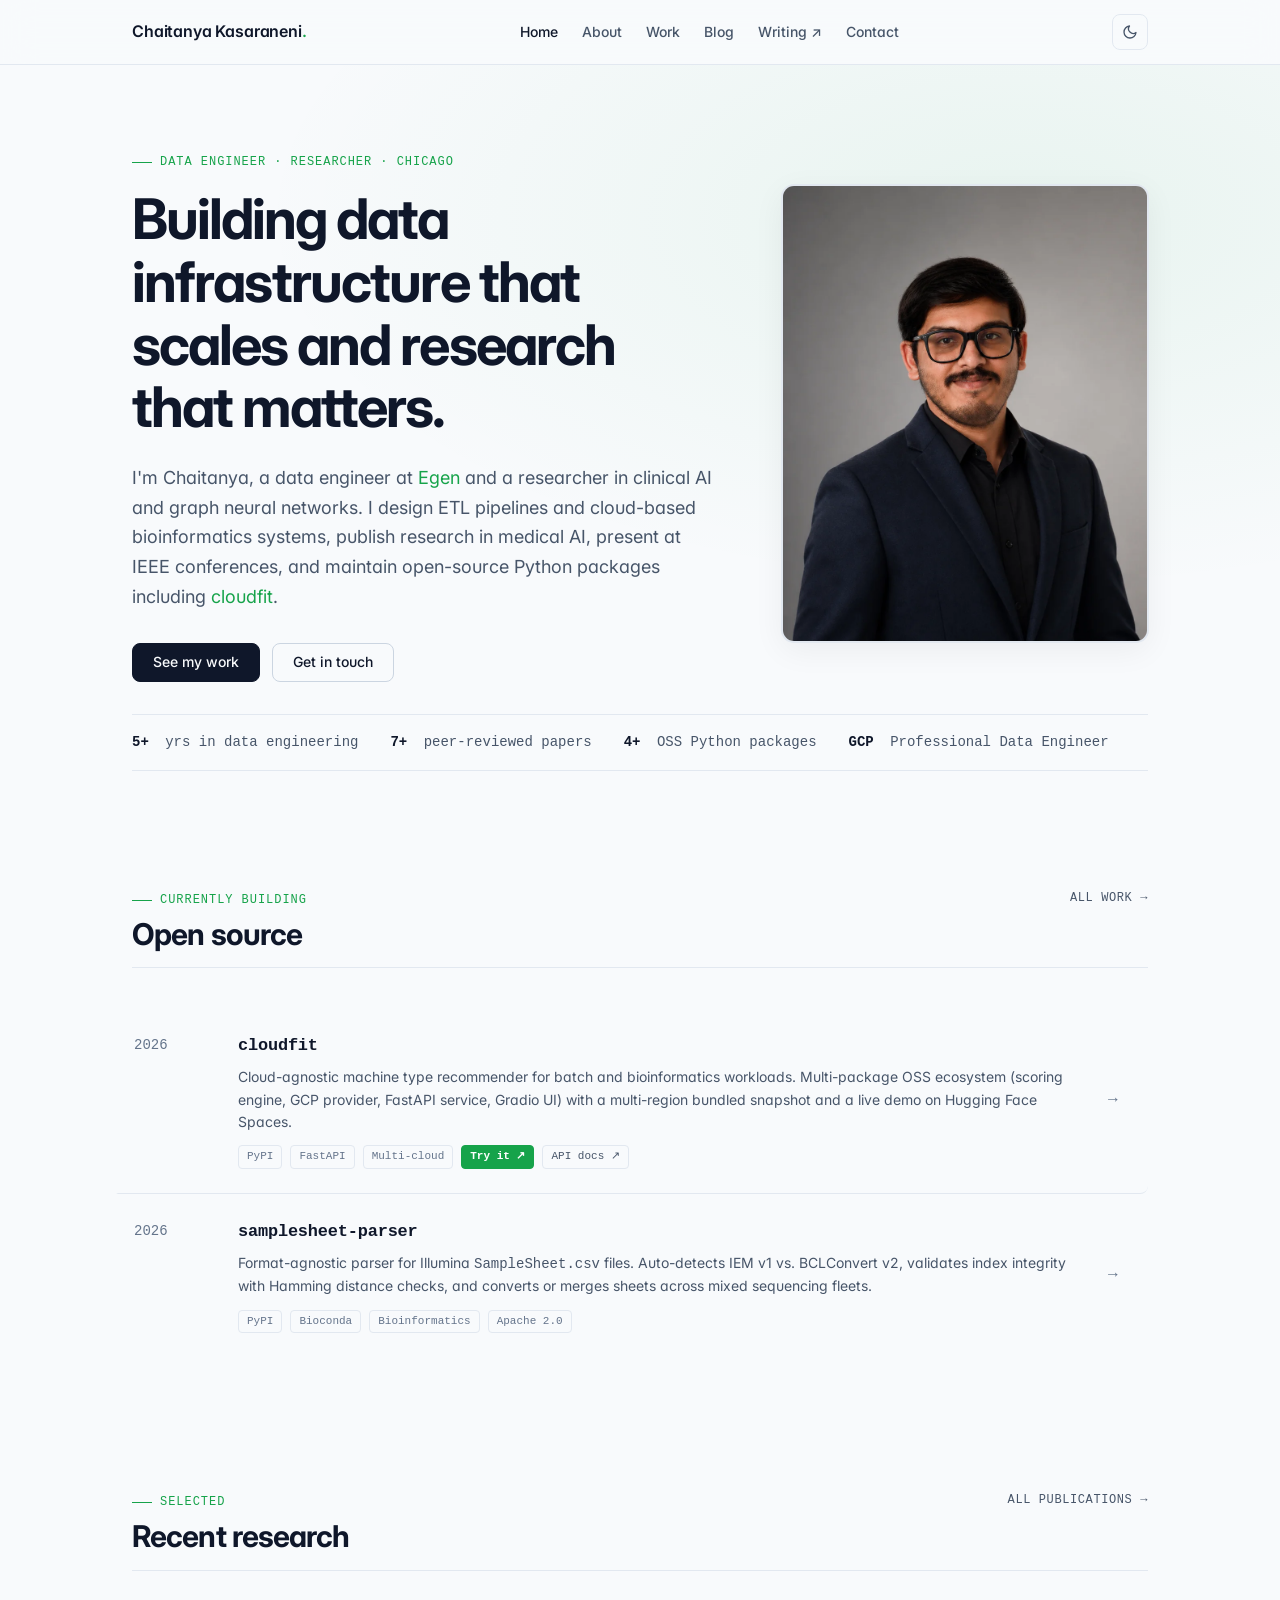
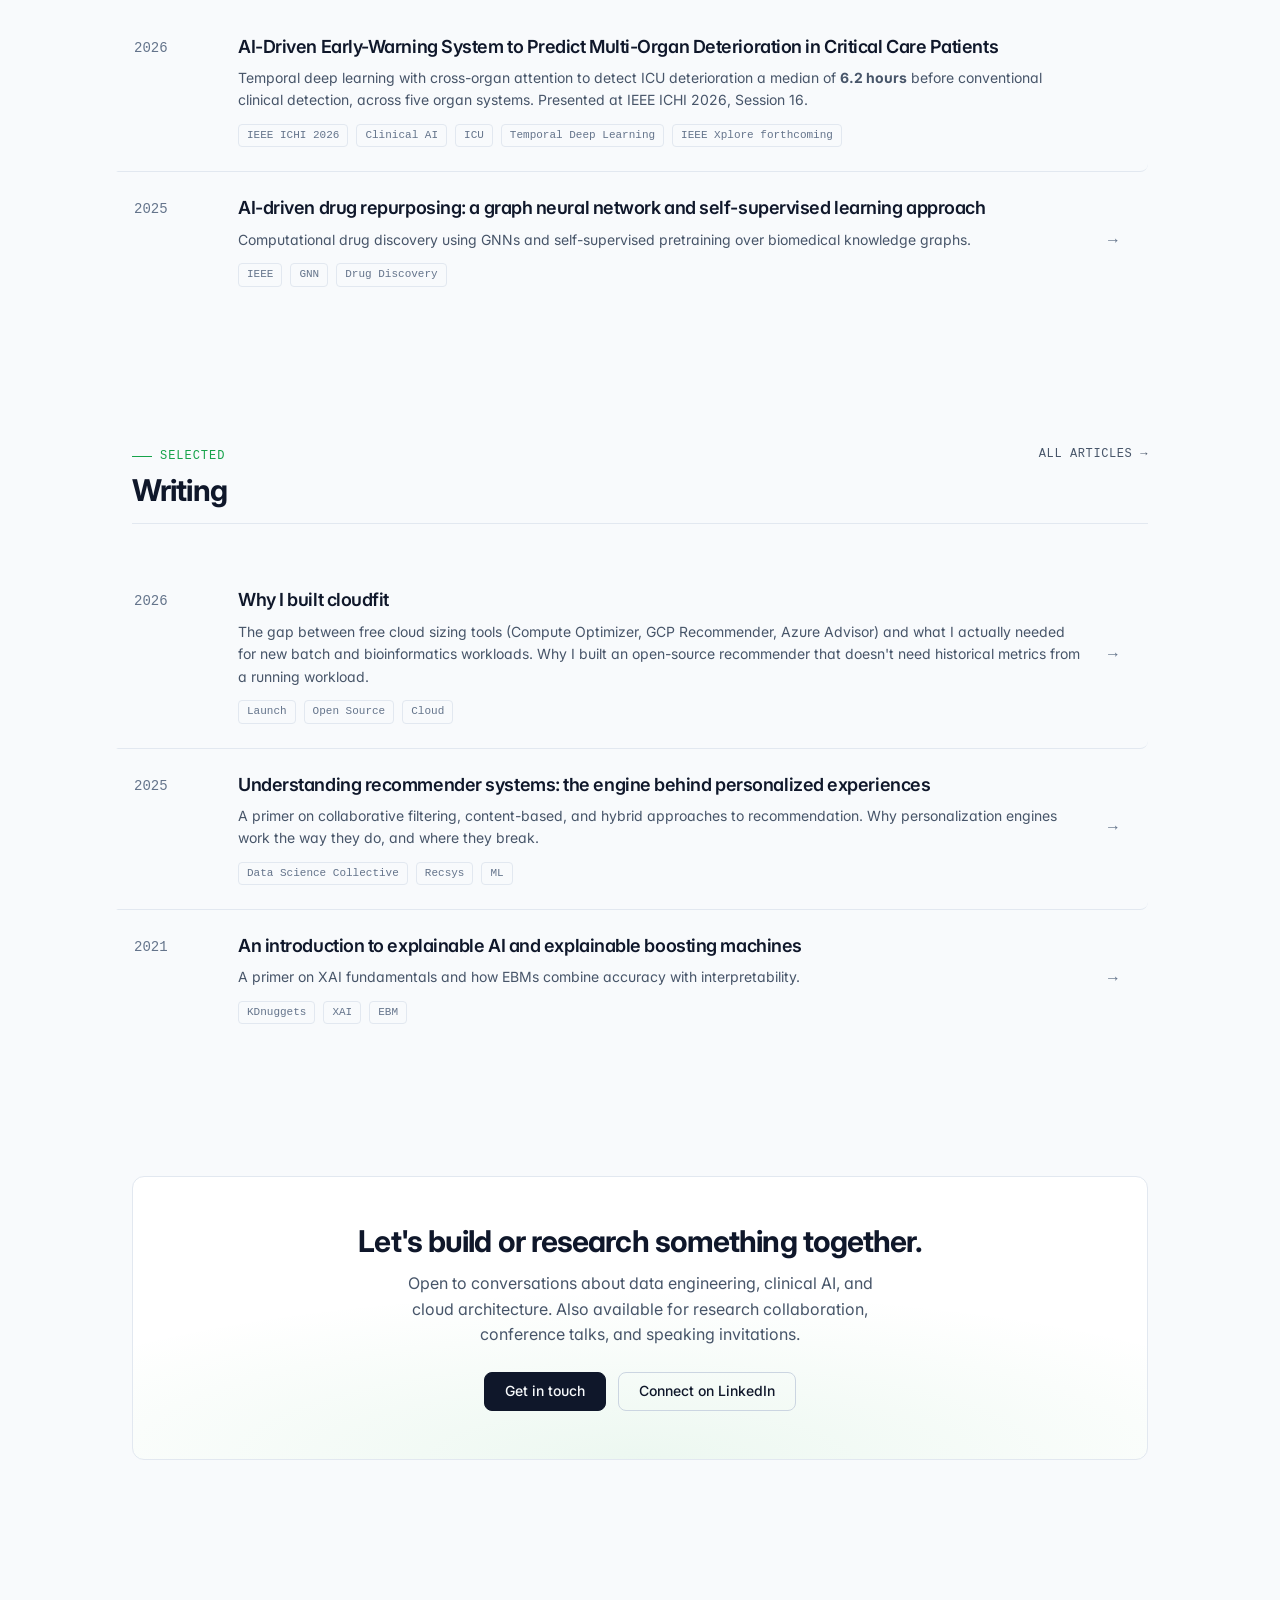
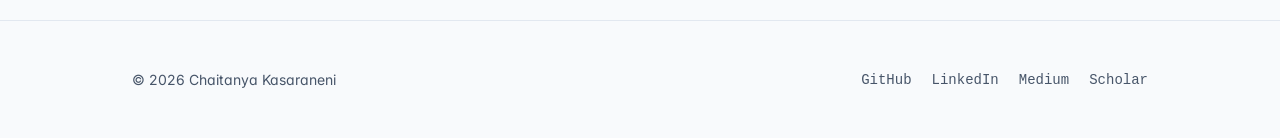
==== commit 1cdf6b7b: "minor update" ====
--- a/index.html
+++ b/index.html
@@ -76,7 +76,7 @@
 
         <div class="meta-row reveal-stagger" aria-label="At a glance">
           <span><strong>5+</strong> yrs in data engineering</span>
-          <span><strong>7</strong> peer-reviewed papers</span>
+          <span><strong>7+</strong> peer-reviewed papers</span>
           <span><strong>4+</strong> OSS Python packages</span>
           <span><strong>GCP</strong> Professional Data Engineer</span>
         </div>
